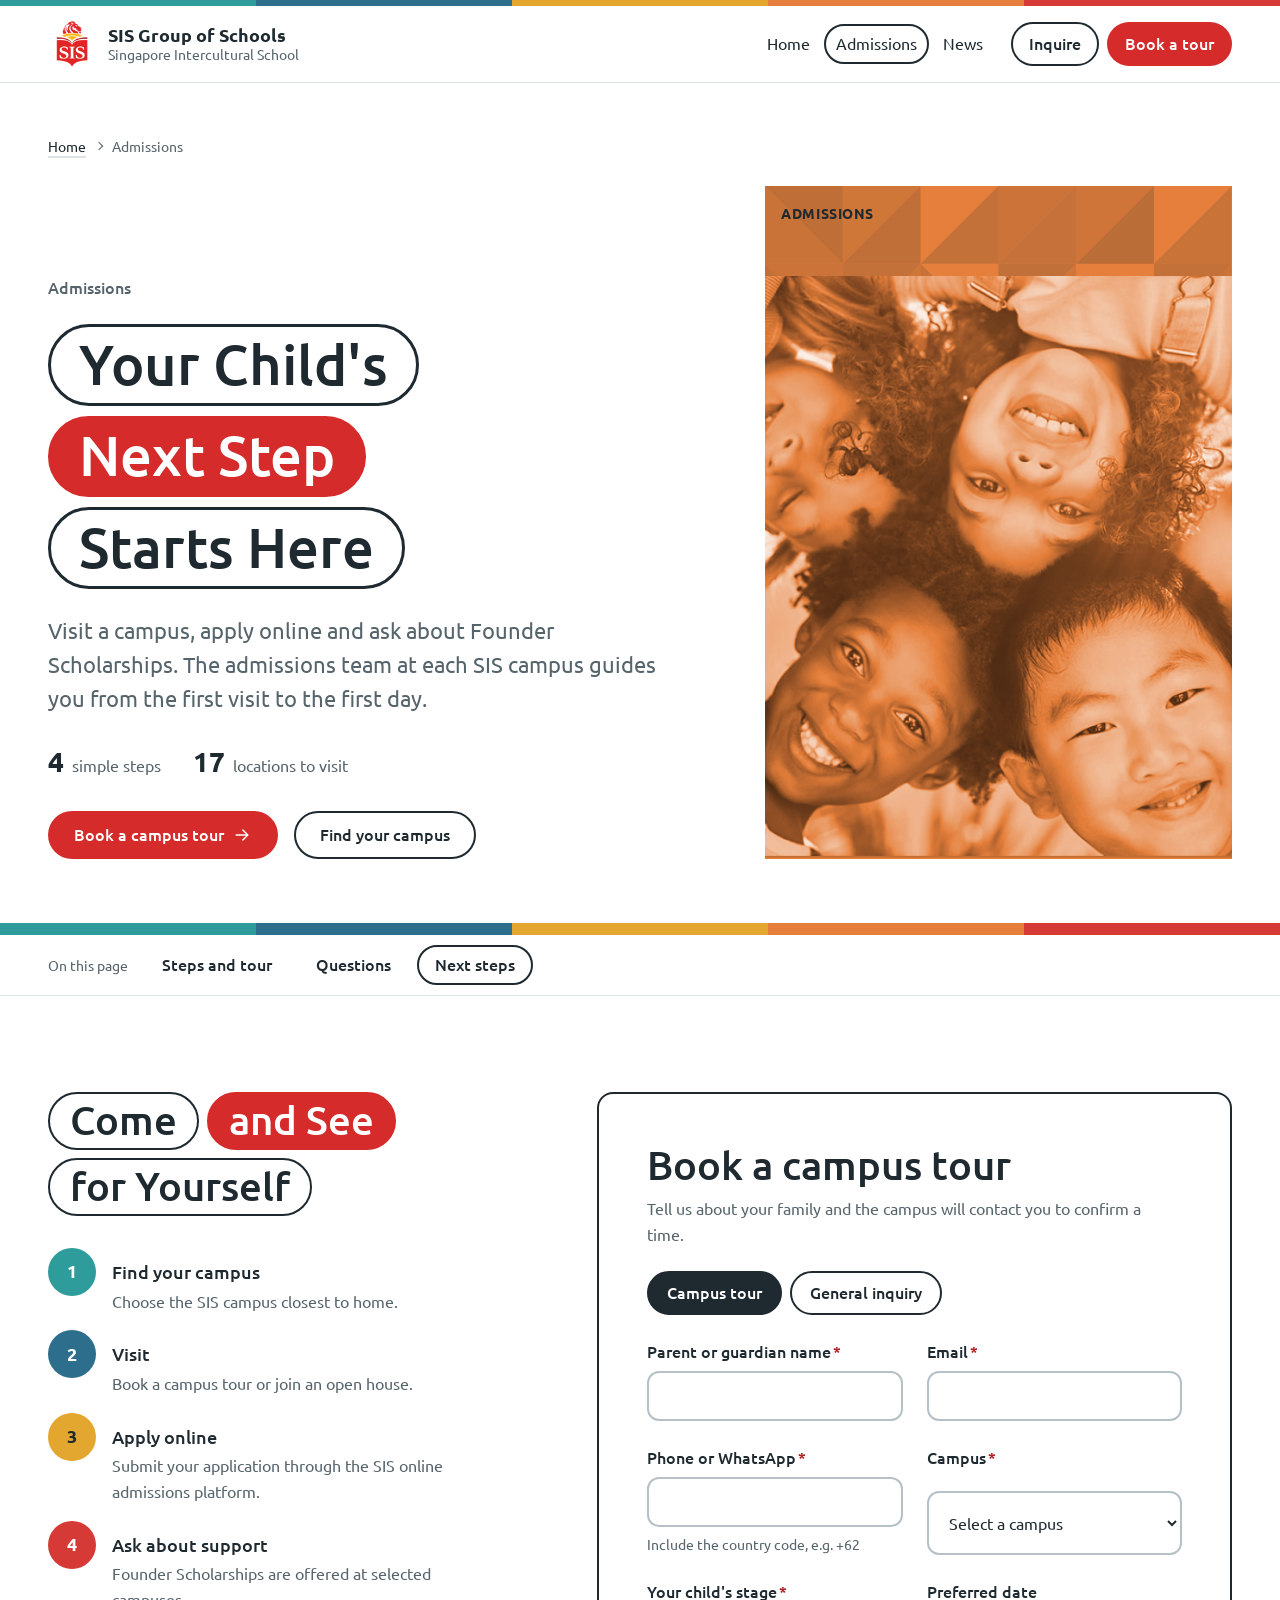
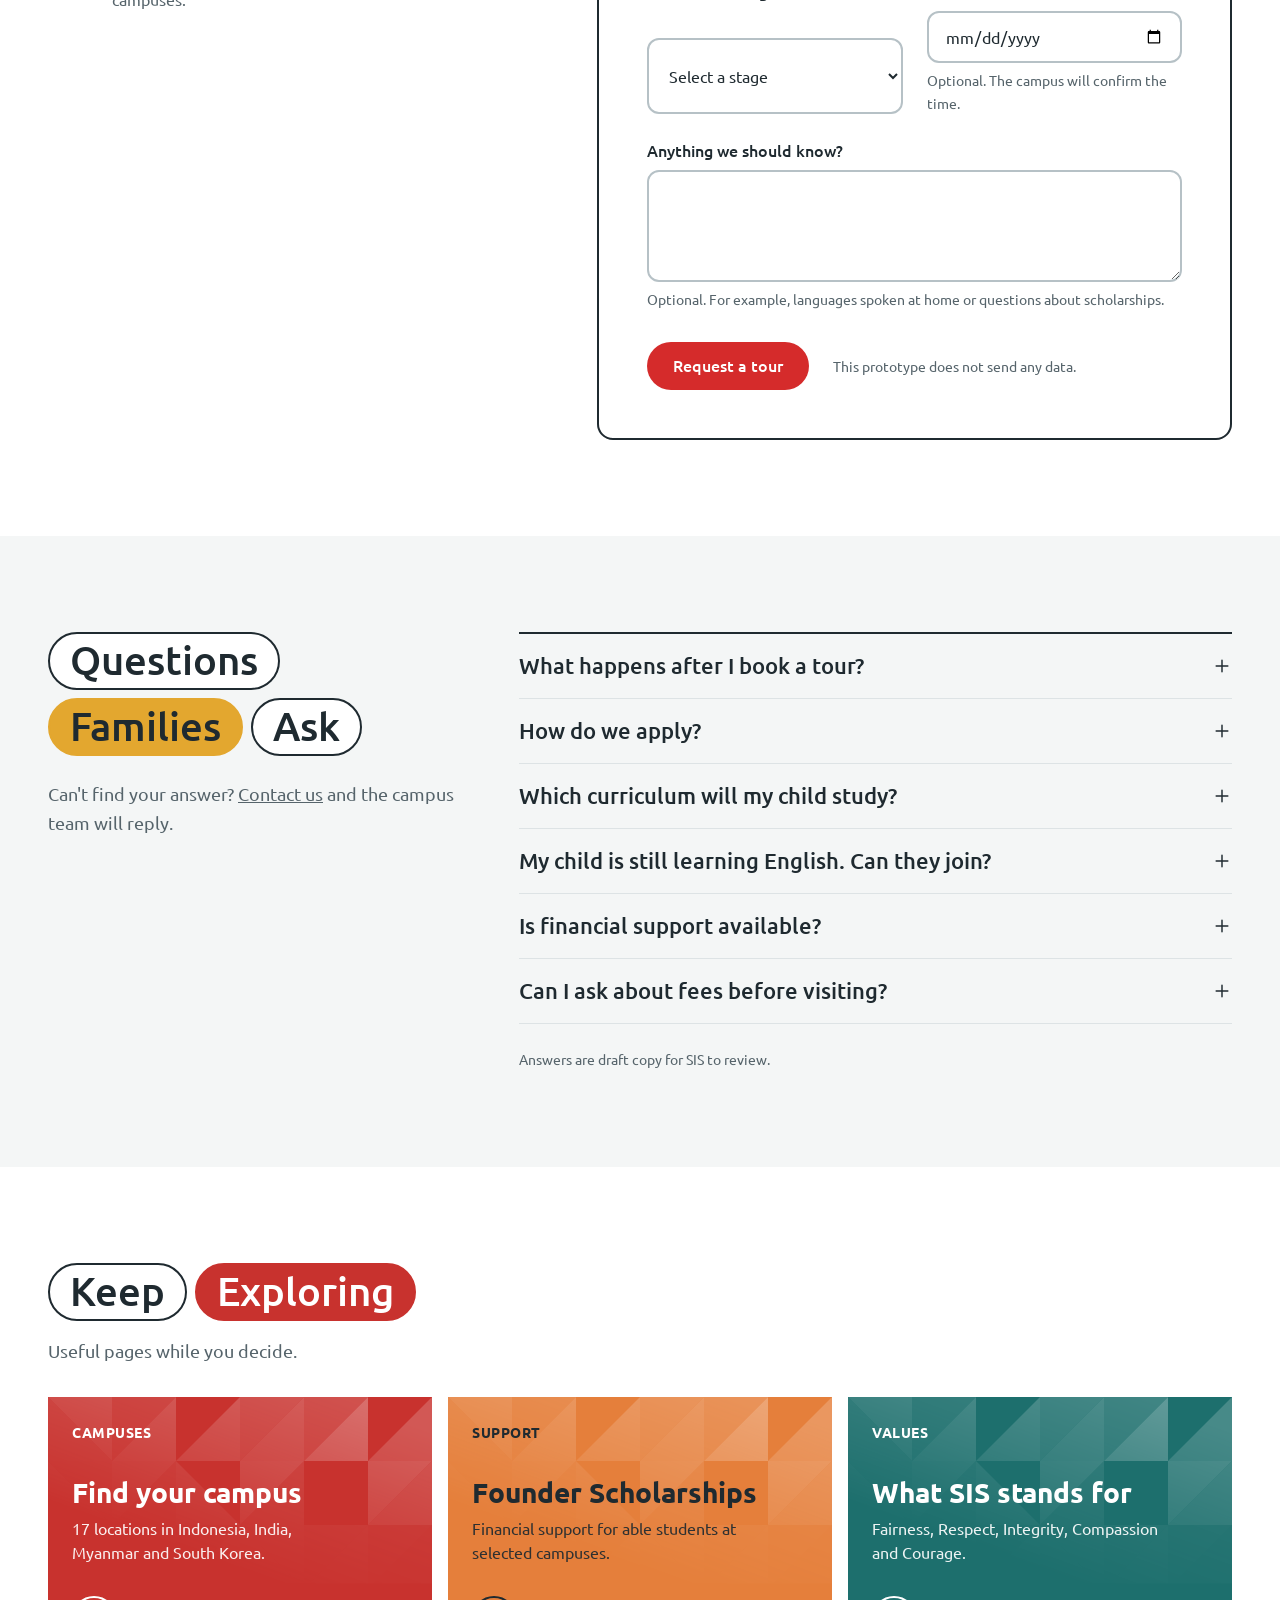
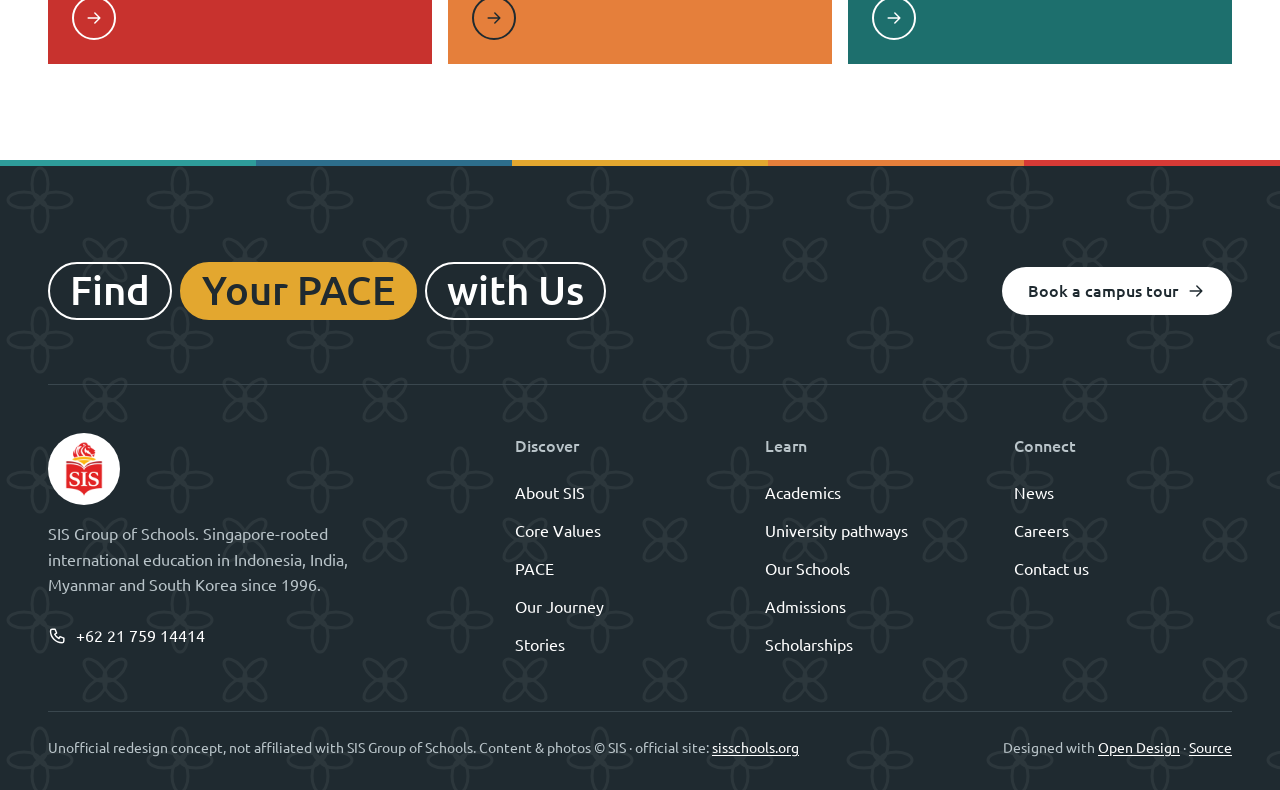
==== admissions.html @ 465a3dcc "SIS website redesign v2, designed with Open Design Static site exported from Open Design (https://gi" ====
<!doctype html>
<html lang="en"><head>
<meta charset="utf-8">
<meta name="robots" content="noindex">
<meta name="viewport" content="width=device-width, initial-scale=1">
<title>Admissions · SIS Group of Schools</title>
<meta name="description" content="Visit an SIS campus, apply online and ask about Founder Scholarships.">
<link rel="preconnect" href="https://fonts.googleapis.com">
<link rel="preconnect" href="https://fonts.gstatic.com" crossorigin="">
<link href="https://fonts.googleapis.com/css2?family=Ubuntu:wght@300;400;500;700&amp;display=swap" rel="stylesheet">
<link rel="stylesheet" href="assets/sis.css">
<link rel="stylesheet" href="assets/home.css">
<link rel="stylesheet" href="assets/pages.css">
</head>
<body class="no-js" data-page="admissions">
<a class="skip" href="#main">Skip to content</a>

<!-- defs: duotone filters, faceted mosaic, icons (one outlined family) -->
<svg width="0" height="0" style="position:absolute" aria-hidden="true" focusable="false">
  <defs>
    <filter id="duo-fairness" color-interpolation-filters="sRGB"><feColorMatrix type="matrix" values=".3 .59 .11 0 0 .3 .59 .11 0 0 .3 .59 .11 0 0 0 0 0 1 0"></feColorMatrix><feComponentTransfer><feFuncR type="table" tableValues="0.051 0.180 0.918"></feFuncR><feFuncG type="table" tableValues="0.171 0.612 0.961"></feFuncG><feFuncB type="table" tableValues="0.169 0.604 0.960"></feFuncB></feComponentTransfer></filter>
    <filter id="duo-respect" color-interpolation-filters="sRGB"><feColorMatrix type="matrix" values=".3 .59 .11 0 0 .3 .59 .11 0 0 .3 .59 .11 0 0 0 0 0 1 0"></feColorMatrix><feComponentTransfer><feFuncR type="table" tableValues="0.049 0.176 0.918"></feFuncR><feFuncG type="table" tableValues="0.121 0.431 0.943"></feFuncG><feFuncB type="table" tableValues="0.154 0.549 0.955"></feFuncB></feComponentTransfer></filter>
    <filter id="duo-integrity" color-interpolation-filters="sRGB"><feColorMatrix type="matrix" values=".3 .59 .11 0 0 .3 .59 .11 0 0 .3 .59 .11 0 0 0 0 0 1 0"></feColorMatrix><feComponentTransfer><feFuncR type="table" tableValues="0.249 0.890 0.989"></feFuncR><feFuncG type="table" tableValues="0.183 0.655 0.965"></feFuncG><feFuncB type="table" tableValues="0.052 0.184 0.918"></feFuncB></feComponentTransfer></filter>
    <filter id="duo-compassion" color-interpolation-filters="sRGB"><feColorMatrix type="matrix" values=".3 .59 .11 0 0 .3 .59 .11 0 0 .3 .59 .11 0 0 0 0 0 1 0"></feColorMatrix><feComponentTransfer><feFuncR type="table" tableValues="0.251 0.898 0.990"></feFuncR><feFuncG type="table" tableValues="0.139 0.498 0.950"></feFuncG><feFuncB type="table" tableValues="0.065 0.231 0.923"></feFuncB></feComponentTransfer></filter>
    <filter id="duo-courage" color-interpolation-filters="sRGB"><feColorMatrix type="matrix" values=".3 .59 .11 0 0 .3 .59 .11 0 0 .3 .59 .11 0 0 0 0 0 1 0"></feColorMatrix><feComponentTransfer><feFuncR type="table" tableValues="0.235 0.839 0.984"></feFuncR><feFuncG type="table" tableValues="0.064 0.227 0.923"></feFuncG><feFuncB type="table" tableValues="0.059 0.212 0.921"></feFuncB></feComponentTransfer></filter>
  </defs>
  <symbol id="facets" viewBox="0 0 240 160" preserveAspectRatio="xMidYMin slice">
    <polygon points="0,0 40,0 40,40" fill="currentColor" fill-opacity="0.87"></polygon>
    <polygon points="0,0 40,40 0,40" fill="currentColor" fill-opacity="0.62"></polygon>
    <polygon points="40,0 80,0 40,40" fill="currentColor" fill-opacity="0.48"></polygon>
    <polygon points="80,0 80,40 40,40" fill="currentColor" fill-opacity="0.83"></polygon>
    <polygon points="120,0 120,40 80,40" fill="currentColor" fill-opacity="0.77"></polygon>
    <polygon points="120,0 160,0 120,40" fill="currentColor" fill-opacity="0.59"></polygon>
    <polygon points="160,0 160,40 120,40" fill="currentColor" fill-opacity="0.73"></polygon>
    <polygon points="160,0 200,0 160,40" fill="currentColor" fill-opacity="0.50"></polygon>
    <polygon points="200,0 200,40 160,40" fill="currentColor" fill-opacity="0.96"></polygon>
    <polygon points="240,0 240,40 200,40" fill="currentColor" fill-opacity="0.62"></polygon>
    <polygon points="0,40 40,40 40,80" fill="currentColor" fill-opacity="0.59"></polygon>
    <polygon points="0,40 40,80 0,80" fill="currentColor" fill-opacity="0.78"></polygon>
    <polygon points="40,40 80,40 40,80" fill="currentColor" fill-opacity="0.74"></polygon>
    <polygon points="80,40 80,80 40,80" fill="currentColor" fill-opacity="0.48"></polygon>
    <polygon points="80,40 120,80 80,80" fill="currentColor" fill-opacity="0.65"></polygon>
    <polygon points="120,40 160,40 120,80" fill="currentColor" fill-opacity="0.79"></polygon>
    <polygon points="160,40 160,80 120,80" fill="currentColor" fill-opacity="0.44"></polygon>
    <polygon points="200,40 240,40 200,80" fill="currentColor" fill-opacity="0.77"></polygon>
    <polygon points="240,40 240,80 200,80" fill="currentColor" fill-opacity="0.62"></polygon>
    <polygon points="0,80 40,80 0,120" fill="currentColor" fill-opacity="0.29"></polygon>
    <polygon points="40,80 40,120 0,120" fill="currentColor" fill-opacity="0.51"></polygon>
    <polygon points="40,80 80,80 80,120" fill="currentColor" fill-opacity="0.52"></polygon>
    <polygon points="40,80 80,120 40,120" fill="currentColor" fill-opacity="0.40"></polygon>
    <polygon points="80,80 120,80 80,120" fill="currentColor" fill-opacity="0.37"></polygon>
    <polygon points="120,80 120,120 80,120" fill="currentColor" fill-opacity="0.52"></polygon>
    <polygon points="120,80 160,80 160,120" fill="currentColor" fill-opacity="0.42"></polygon>
    <polygon points="120,80 160,120 120,120" fill="currentColor" fill-opacity="0.44"></polygon>
    <polygon points="160,80 200,80 160,120" fill="currentColor" fill-opacity="0.34"></polygon>
    <polygon points="200,80 200,120 160,120" fill="currentColor" fill-opacity="0.36"></polygon>
    <polygon points="200,80 240,80 200,120" fill="currentColor" fill-opacity="0.27"></polygon>
    <polygon points="240,80 240,120 200,120" fill="currentColor" fill-opacity="0.23"></polygon>
    <polygon points="0,120 40,120 40,160" fill="currentColor" fill-opacity="0.22"></polygon>
    <polygon points="0,120 40,160 0,160" fill="currentColor" fill-opacity="0.17"></polygon>
    <polygon points="40,120 80,120 80,160" fill="currentColor" fill-opacity="0.24"></polygon>
    <polygon points="40,120 80,160 40,160" fill="currentColor" fill-opacity="0.29"></polygon>
    <polygon points="80,120 120,120 120,160" fill="currentColor" fill-opacity="0.13"></polygon>
    <polygon points="80,120 120,160 80,160" fill="currentColor" fill-opacity="0.21"></polygon>
    <polygon points="120,120 160,120 160,160" fill="currentColor" fill-opacity="0.18"></polygon>
    <polygon points="120,120 160,160 120,160" fill="currentColor" fill-opacity="0.26"></polygon>
    <polygon points="160,120 200,120 200,160" fill="currentColor" fill-opacity="0.15"></polygon>
    <polygon points="160,120 200,160 160,160" fill="currentColor" fill-opacity="0.27"></polygon>
    <polygon points="200,120 240,120 200,160" fill="currentColor" fill-opacity="0.26"></polygon>
    <polygon points="240,120 240,160 200,160" fill="currentColor" fill-opacity="0.18"></polygon>
  </symbol>
  <symbol id="i-arrow" viewBox="0 0 24 24"><path d="M5 12h14M13 6l6 6-6 6"></path></symbol>
  <symbol id="i-left" viewBox="0 0 24 24"><path d="M19 12H5M11 6l-6 6 6 6"></path></symbol>
  <symbol id="i-menu" viewBox="0 0 24 24"><path d="M4 7h16M4 12h16M4 17h16"></path></symbol>
  <symbol id="i-close" viewBox="0 0 24 24"><path d="M6 6l12 12M18 6L6 18"></path></symbol>
  <symbol id="i-plus" viewBox="0 0 24 24"><path d="M12 5v14M5 12h14"></path></symbol>
  <symbol id="i-search" viewBox="0 0 24 24"><circle cx="11" cy="11" r="6.5"></circle><path d="M20 20l-4.2-4.2"></path></symbol>
  <symbol id="i-play" viewBox="0 0 24 24"><circle cx="12" cy="12" r="9"></circle><path d="M10 8.5l5.5 3.5-5.5 3.5z"></path></symbol>
  <symbol id="i-alert" viewBox="0 0 24 24"><circle cx="12" cy="12" r="9"></circle><path d="M12 7.5v5.5M12 16.5v.01"></path></symbol>
  <symbol id="i-check" viewBox="0 0 24 24"><path d="M5 12.5l4.5 4.5L19 7.5"></path></symbol>
  <symbol id="i-phone" viewBox="0 0 24 24"><path d="M5 4h3.5l1.8 4.5-2.3 1.4a11 11 0 005.1 5.1l1.4-2.3L19 14.5V18a2 2 0 01-2 2A14 14 0 013 6a2 2 0 012-2z"></path></symbol>
  <symbol id="i-calendar" viewBox="0 0 24 24"><rect x="4" y="5.5" width="16" height="14.5" rx="2"></rect><path d="M4 10h16M8.5 3.5v4M15.5 3.5v4"></path></symbol>
  <symbol id="i-pin" viewBox="0 0 24 24"><path d="M12 21s-6.5-6-6.5-11a6.5 6.5 0 0113 0c0 5-6.5 11-6.5 11z"></path><circle cx="12" cy="10" r="2.3"></circle></symbol>
</svg>

<header class="site-header" id="top">
  <div class="stripe" aria-hidden="true"><span></span><span></span><span></span><span></span><span></span></div>
  <div class="wrap od-row bar">
    <a class="brand od-row od-fixed" href="index.html" aria-label="SIS Group of Schools, home">
      <img src="assets/SIS-Logo-Website.png" width="150" height="150" alt="">
      <span class="od-stack" style="--od-gap:0">
        <span class="brand-name">SIS Group of Schools</span>
        <span class="brand-sub">Singapore Intercultural School</span>
      </span>
    </a>
    <span class="od-fill" aria-hidden="true"></span>
    <nav class="nav od-row" aria-label="Primary">
      <a href="index.html" data-nav="home">Home</a>
      <a href="admissions.html" data-nav="admissions">Admissions</a>
      <a href="news.html" data-nav="news">News</a>
    </nav>
    <div class="header-cta od-row od-fixed">
      <a class="btn btn-outline" href="contact.html">Inquire</a>
      <a class="btn btn-primary" href="#admissions" data-intent="tour">Book a tour</a>
      <button class="menu-btn" type="button" aria-label="Open menu" aria-expanded="false" aria-controls="drawer"><svg class="icon"><use href="#i-menu"></use></svg></button>
    </div>
  </div>
</header>

<div class="drawer" id="drawer" role="dialog" aria-modal="true" aria-label="Menu" hidden="">
  <button class="drawer-scrim" type="button" tabindex="-1" aria-label="Close menu"></button>
  <div class="drawer-panel">
    <div class="stripe" aria-hidden="true"><span></span><span></span><span></span><span></span><span></span></div>
    <div class="drawer-body">
      <div class="od-row">
        <span class="brand-name od-fill">Menu</span>
        <button class="icon-btn" type="button" data-close="" aria-label="Close menu"><svg class="icon"><use href="#i-close"></use></svg></button>
      </div>
      <nav aria-label="Mobile">
        <a href="index.html" data-nav="home">Home</a>
        <a href="admissions.html" data-nav="admissions">Admissions</a>
        <a href="news.html" data-nav="news">News</a>
        <a href="stories.html">Stories</a>
        <a href="scholarships.html">Scholarships</a>
        <a href="careers.html">Careers</a>
        <a href="contact.html">Contact</a>
      </nav>
      <div class="od-stack" style="--od-gap:12px">
        <a class="btn btn-primary" href="#admissions" data-intent="tour">Book a campus tour</a>
        <a class="btn btn-outline" href="contact.html">Make an inquiry</a>
      </div>
    </div>
  </div>
</div>

<main id="main">
  <!-- PAGE HERO -->
  <section class="page-hero" data-c="sisred" aria-labelledby="page-title">
    <div class="wrap page-hero-inner">
      <nav class="crumbs" aria-label="Breadcrumb"><ol><li><a href="index.html">Home</a></li><li><a aria-current="page">Admissions</a></li></ol></nav>
      <div class="page-hero-split">
        <div class="od-stack" style="--od-gap:var(--s-4)">
          <p class="page-kicker reveal">Admissions</p>
          <h1 id="page-title" class="h-pills pills reveal" style="--d:1">
            <span class="pill o">Your Child's</span>
            <span class="pill f red">Next Step</span>
            <span class="pill o">Starts Here</span>
          </h1>
          <p class="page-intro reveal" style="--d:2">Visit a campus, apply online and ask about Founder Scholarships. The admissions team at each SIS campus guides you from the first visit to the first day.</p>
          <ul class="ph-facts reveal" style="--d:3"><li><b>4</b>simple steps</li><li><b>17</b>locations to visit</li></ul>
          <div class="page-actions od-cluster reveal" style="--d:3"><a class="btn btn-primary" href="#admissions" data-intent="tour">Book a campus tour <svg class="icon" aria-hidden="true"><use href="#i-arrow"></use></svg></a><a class="btn btn-outline" href="index.html#campuses">Find your campus</a></div>
        </div>
        <figure class="ph-poster reveal" data-c="compassion" style="--d:2" aria-hidden="true">
          <svg class="facets"><use href="#facets"></use></svg>
          <span class="tag">Admissions</span>
          <img class="od-media od-media-cover duo" style="--od-ratio:4/5" src="assets/n-international-school-students.webp" width="1928" height="1448" alt="">
        </figure>
      </div>
    </div>
    <div class="fricc-band" aria-hidden="true"><span></span><span></span><span></span><span></span><span></span></div>
  </section>

  <nav class="jump" aria-label="On this page"><div class="wrap"><span class="lbl">On this page</span><a href="#admissions">Steps and tour</a><a href="#faq">Questions</a><a href="#next">Next steps</a></div></nav>

  <!-- ADMISSIONS -->
  <section class="section" id="admissions" aria-labelledby="adm-title">
    <div class="wrap adm-grid">
      <div>
        <h2 id="adm-title" class="h-sub pills reveal">
          <span class="pill o">Come</span>
          <span class="pill f red">and See</span>
          <span class="pill o">for Yourself</span>
        </h2>
        <ol class="steps">
          <li class="reveal" data-c="fairness"><span class="num">1</span><div><h3>Find your campus</h3><p>Choose the SIS campus closest to home.</p></div></li>
          <li class="reveal" data-c="respect" style="--d:1"><span class="num">2</span><div><h3>Visit</h3><p>Book a campus tour or join an open house.</p></div></li>
          <li class="reveal" data-c="integrity" style="--d:2"><span class="num">3</span><div><h3>Apply online</h3><p>Submit your application through the SIS online admissions platform.</p></div></li>
          <li class="reveal" data-c="courage" style="--d:3"><span class="num">4</span><div><h3>Ask about support</h3><p>Founder Scholarships are offered at selected campuses.</p></div></li>
        </ol>
      </div>

      <div class="form-card reveal" style="--d:2">
        <form id="tour-form" novalidate="">
          <h3 id="form-title">Book a campus tour</h3>
          <p class="sub" id="form-sub">Tell us about your family and the campus will contact you to confirm a time.</p>
          <div class="err-summary" id="err-summary" tabindex="-1" role="alert"><b>Please check these details:</b><ul></ul></div>
          <div class="intent od-cluster" role="group" aria-label="Request type">
            <button type="button" class="fbtn" data-intent-btn="tour" aria-pressed="true">Campus tour</button>
            <button type="button" class="fbtn" data-intent-btn="inquire" aria-pressed="false">General inquiry</button>
          </div>
          <div class="form-grid">
            <div class="field od-field" data-field="name">
              <label for="f-name">Parent or guardian name<span class="req" aria-hidden="true">*</span></label>
              <input id="f-name" name="name" autocomplete="name" required="" aria-describedby="e-name">
              <span class="err" id="e-name"><svg class="icon"><use href="#i-alert"></use></svg><span>Enter your full name so the campus knows who to contact.</span></span>
            </div>
            <div class="field od-field" data-field="email">
              <label for="f-email">Email<span class="req" aria-hidden="true">*</span></label>
              <input id="f-email" name="email" type="email" autocomplete="email" required="" aria-describedby="e-email">
              <span class="err" id="e-email"><svg class="icon"><use href="#i-alert"></use></svg><span>Enter an email address like name@example.com.</span></span>
            </div>
            <div class="field od-field" data-field="phone">
              <label for="f-phone">Phone or WhatsApp<span class="req" aria-hidden="true">*</span></label>
              <input id="f-phone" name="phone" type="tel" inputmode="tel" autocomplete="tel" required="" aria-describedby="h-phone e-phone">
              <span class="hint" id="h-phone">Include the country code, e.g. +62</span>
              <span class="err" id="e-phone"><svg class="icon"><use href="#i-alert"></use></svg><span>Enter at least 8 digits, including the country code.</span></span>
            </div>
            <div class="field od-field" data-field="campus">
              <label for="f-campus">Campus<span class="req" aria-hidden="true">*</span></label>
              <select id="f-campus" name="campus" required="" aria-describedby="e-campus"><option value="">Select a campus</option></select>
              <span class="err" id="e-campus"><svg class="icon"><use href="#i-alert"></use></svg><span>Choose the campus you'd like to visit.</span></span>
            </div>
            <div class="field od-field" data-field="level">
              <label for="f-level">Your child's stage<span class="req" aria-hidden="true">*</span></label>
              <select id="f-level" name="level" required="" aria-describedby="e-level">
                <option value="">Select a stage</option><option>Preschool</option><option>Primary</option><option>Secondary</option><option>Junior College</option>
              </select>
              <span class="err" id="e-level"><svg class="icon"><use href="#i-alert"></use></svg><span>Choose a stage so we can plan the right visit.</span></span>
            </div>
            <div class="field od-field" data-field="date">
              <label for="f-date">Preferred date</label>
              <input id="f-date" name="date" type="date" aria-describedby="h-date e-date">
              <span class="hint" id="h-date">Optional. The campus will confirm the time.</span>
              <span class="err" id="e-date"><svg class="icon"><use href="#i-alert"></use></svg><span>Choose a date from tomorrow onwards.</span></span>
            </div>
            <div class="field od-field full" data-field="msg">
              <label for="f-msg">Anything we should know?</label>
              <textarea id="f-msg" name="msg" aria-describedby="h-msg"></textarea>
              <span class="hint" id="h-msg">Optional. For example, languages spoken at home or questions about scholarships.</span>
            </div>
          </div>
          <div class="form-foot od-row">
            <button class="btn btn-primary" type="submit" id="submit-btn"><span class="spinner" aria-hidden="true"></span><span data-label="">Request a tour</span></button>
            <span class="note">This prototype does not send any data.</span>
          </div>
        </form>
        <div class="success" id="form-success" tabindex="-1" role="status">
          <div class="mark" aria-hidden="true"><svg class="icon"><use href="#i-check"></use></svg></div>
          <h3>Thank you, we have your request</h3>
          <p id="success-text">The campus admissions team will contact you to confirm.</p>
          <button class="btn btn-outline" type="button" id="form-again">Send another request</button>
        </div>
      </div>
    </div>
  </section>

  <!-- FAQ -->
  <section class="section" id="faq" aria-labelledby="faq-title" style="background:var(--paper)">
    <div class="wrap faq">
      <div>
        <h2 id="faq-title" class="h-sub pills reveal">
            <span class="pill o">Questions</span>
            <span class="pill f intg">Families</span>
            <span class="pill o">Ask</span>
        </h2>
        <p class="reveal" style="--d:1;color:var(--muted);margin:var(--s-4) 0 0">Can't find your answer? <a href="contact.html">Contact us</a> and the campus team will reply.</p>
      </div>
      <div class="faq-list reveal" style="--d:1">
        <details><summary>What happens after I book a tour?<svg class="icon" aria-hidden="true"><use href="#i-plus"></use></svg></summary><p>The admissions team at the campus you chose contacts you to confirm a time. Tours run while classes are on, so you can see a normal school day.</p></details>
        <details><summary>How do we apply?<svg class="icon" aria-hidden="true"><use href="#i-plus"></use></svg></summary><p>Applications are made through the SIS online admissions platform. The campus team will send you the link and explain which documents they need for your child's stage.</p></details>
        <details><summary>Which curriculum will my child study?<svg class="icon" aria-hidden="true"><use href="#i-plus"></use></svg></summary><p>SIS campuses teach Singapore and Cambridge curricula, with IB programmes at selected campuses. See <a href="index.html#academics">Academics</a>, or ask the campus you are interested in.</p></details>
        <details><summary>My child is still learning English. Can they join?<svg class="icon" aria-hidden="true"><use href="#i-plus"></use></svg></summary><p>Yes. SIS offers English Bridging support. The campus team will explain how it works for your child's age and level.</p></details>
        <details><summary>Is financial support available?<svg class="icon" aria-hidden="true"><use href="#i-plus"></use></svg></summary><p>Founder Scholarships are offered at selected campuses. Read the criteria on the <a href="scholarships.html">Scholarships</a> page.</p></details>
        <details><summary>Can I ask about fees before visiting?<svg class="icon" aria-hidden="true"><use href="#i-plus"></use></svg></summary><p>Yes. Switch the form above to "General inquiry", or <a href="contact.html">contact the campus</a> directly.</p></details>
        <p class="copy-note">Answers are draft copy for SIS to review.</p>
      </div>
    </div>
  </section>

  <!-- NEXT STEPS -->
  <section class="section" id="next" aria-labelledby="next-title">
    <div class="wrap">
      <div class="section-head">
        <div>
          <h2 id="next-title" class="h-sub pills reveal">
            <span class="pill o">Keep</span>
            <span class="pill f cour">Exploring</span>
          </h2>
          <p class="reveal" style="--d:1">Useful pages while you decide.</p>
        </div>
      </div>
      <ul class="next-tiles">
        <li class="reveal" style="--d:0"><a class="next-tile" href="index.html#campuses" data-c="courage">
          <svg class="facets" aria-hidden="true"><use href="#facets"></use></svg>
          <span class="k">Campuses</span>
          <div><h3>Find your campus</h3><p>17 locations in Indonesia, India, Myanmar and South Korea.</p></div>
          <span class="go" aria-hidden="true"><svg class="icon" aria-hidden="true"><use href="#i-arrow"></use></svg></span>
        </a></li>
        <li class="reveal" style="--d:1"><a class="next-tile" href="scholarships.html" data-c="compassion">
          <svg class="facets" aria-hidden="true"><use href="#facets"></use></svg>
          <span class="k">Support</span>
          <div><h3>Founder Scholarships</h3><p>Financial support for able students at selected campuses.</p></div>
          <span class="go" aria-hidden="true"><svg class="icon" aria-hidden="true"><use href="#i-arrow"></use></svg></span>
        </a></li>
        <li class="reveal" style="--d:2"><a class="next-tile" href="index.html#values" data-c="fairness">
          <svg class="facets" aria-hidden="true"><use href="#facets"></use></svg>
          <span class="k">Values</span>
          <div><h3>What SIS stands for</h3><p>Fairness, Respect, Integrity, Compassion and Courage.</p></div>
          <span class="go" aria-hidden="true"><svg class="icon" aria-hidden="true"><use href="#i-arrow"></use></svg></span>
        </a></li>
      </ul>
    </div>
  </section>
</main>

<footer class="site-footer">
  <div class="stripe" aria-hidden="true"><span></span><span></span><span></span><span></span><span></span></div>
  <div class="petals-bg" aria-hidden="true"></div>
  <div class="wrap footer-inner">
    <div class="footer-cta">
      <p class="h-sub pills" style="margin:0">
        <span class="pill o">Find</span>
        <span class="pill f intg">Your PACE</span>
        <span class="pill o">with Us</span>
      </p>
      <a class="btn btn-white" href="#admissions" data-intent="tour">Book a campus tour <svg class="icon" aria-hidden="true"><use href="#i-arrow"></use></svg></a>
    </div>
    <div class="footer-grid">
      <div class="footer-brand od-stack">
        <img class="crest" src="assets/SIS-Logo-Website.png" width="150" height="150" alt="SIS crest: a lion above an open book">
        <p>SIS Group of Schools. Singapore-rooted international education in Indonesia, India, Myanmar and South Korea since 1996.</p>
        <a class="od-row" href="tel:+622175914414" style="--od-gap:8px;text-decoration:none;min-height:44px"><svg class="icon" aria-hidden="true"><use href="#i-phone"></use></svg><span class="od-nowrap">+62 21 759 14414</span></a>
      </div>
      <div><h4>Discover</h4><ul><li><a href="index.html#story">About SIS</a></li><li><a href="index.html#values">Core Values</a></li><li><a href="index.html#pace">PACE</a></li><li><a href="index.html#journey">Our Journey</a></li><li><a href="stories.html">Stories</a></li></ul></div>
      <div><h4>Learn</h4><ul><li><a href="index.html#academics">Academics</a></li><li><a href="index.html#university">University pathways</a></li><li><a href="index.html#campuses">Our Schools</a></li><li><a href="admissions.html">Admissions</a></li><li><a href="scholarships.html">Scholarships</a></li></ul></div>
      <div><h4>Connect</h4><ul><li><a href="news.html">News</a></li><li><a href="careers.html">Careers</a></li><li><a href="contact.html">Contact us</a></li></ul></div>
    </div>
    <div class="legal"><span>Unofficial redesign concept, not affiliated with SIS Group of Schools. Content &amp; photos © SIS · official site: <a href="https://sisschools.org/">sisschools.org</a></span><span>Designed with <a href="https://github.com/nexu-io/open-design">Open Design</a> · <a href="https://github.com/sol1560/sis-website-redesign">Source</a></span></div>
  </div>
</footer>

<div class="toast" id="toast" role="status" aria-live="polite"><svg class="icon" aria-hidden="true"><use href="#i-pin"></use></svg><span></span></div>

<script src="assets/home.js"></script>

</body></html>
---- assets/sis.css ----
/* ==========================================================================
   SIS Group of Schools: shared design system (v2)
   Extracted from index.html. Load after the Ubuntu font link:
     <link rel="preconnect" href="https://fonts.googleapis.com">
     <link rel="preconnect" href="https://fonts.gstatic.com" crossorigin>
     <link href="https://fonts.googleapis.com/css2?family=Ubuntu:wght@300;400;500;700&display=swap" rel="stylesheet">
     <link rel="stylesheet" href="assets/sis.css">
   Sections
     1  Layout primitives (OD-LAYOUT-PRIMITIVES v1, must stay first)
     2  Tokens + colour scopes
     3  Base
     4  Pills, buttons, chips
     5  Header, nav, drawer
     6  Filters + search
     7  Subpage pieces: page-hero, crumbs, cards, prose, empty state
     8  Dialog
     9  Forms: field, validation, error summary, loading, success
     10 Footer + petals
     11 Toast, reveal
     12 Reduced motion
   Homepage-only sections (facade, values, PACE wall, journey, etc.) live in index.html and are NOT in this file.
   ========================================================================== */

/* OD-LAYOUT-PRIMITIVES v1 — structure only: display, flex/grid, overflow, wrapping, ratio.
   Put this @layer first; product CSS outside the layer always wins. */
@layer od-layout {
  :where(.od-stack,.od-row,.od-row-top,.od-cluster,.od-grid,.od-field,.od-stat,.od-cell,.od-tile) > :where(*) { min-width: 0; }
  .od-stack   { display: flex; flex-direction: column; gap: var(--od-gap, 8px); }
  .od-row     { display: flex; align-items: center; gap: var(--od-gap, 8px); }
  .od-row-top { display: flex; align-items: flex-start; gap: var(--od-gap, 8px); }
  .od-cluster { display: flex; flex-wrap: wrap; align-items: center; gap: var(--od-gap, 8px); }
  .od-fill    { flex: 1 1 0; min-width: 0; }
  .od-fixed   { flex: none; }
  .od-grid    { display: grid; gap: var(--od-gap, 12px); grid-template-columns: repeat(var(--od-cols, 3), minmax(0, 1fr)); }
  .od-stat, .od-field, .od-cell { display: grid; gap: var(--od-gap, 2px); }
  :where(.od-stat,.od-field,.od-cell) > :where(*) { display: block; }
  .od-tile { display: grid; grid-template-rows: auto 1fr; }
  :where(.od-tile) > :where(*) { display: block; }
  .od-media { display: block; width: 100%; height: auto; aspect-ratio: var(--od-ratio, auto); }
  .od-media-cover { object-fit: cover; }
  .od-truncate { display: block; max-width: 100%; overflow: hidden; white-space: nowrap; text-overflow: ellipsis; }
  .od-clamp-2, .od-clamp-3 { display: -webkit-box; -webkit-box-orient: vertical; overflow: hidden; overflow-wrap: anywhere; }
  .od-clamp-2 { -webkit-line-clamp: 2; }
  .od-clamp-3 { -webkit-line-clamp: 3; }
  .od-lines-2 { min-height: calc(2 * 1.4em); }
  .od-nowrap  { white-space: nowrap; }
  .od-keep    { word-break: keep-all; overflow-wrap: anywhere; }
  .od-screen { display: grid; grid-template-rows: auto minmax(0, 1fr) auto; height: 100%; }
  .od-scroll { overflow-y: auto; overscroll-behavior: contain; min-height: 0; }
  .od-rail { display: flex; gap: var(--od-gap, 8px); overflow-x: auto; scroll-snap-type: x proximity; scrollbar-width: none;
             padding-inline: var(--od-rail-pad, 16px); scroll-padding-inline: var(--od-rail-pad, 16px); }
  .od-rail::-webkit-scrollbar { display: none; }
  :where(.od-rail) > :where(*) { flex: none; scroll-snap-align: start; }
  :where(.od-rail) > :where(:last-child) { margin-inline-end: var(--od-rail-pad, 16px); }
  .od-spacer { flex: none; visibility: hidden; pointer-events: none; }
  .od-touch  { min-width: 44px; min-height: 44px; }
}
/* /OD-LAYOUT-PRIMITIVES v1 */

/* ---------- 2. tokens ---------- */
:root {
  /* palette — sampled from SIS campus graphics (Core Values facade, Feelings wall) */
  --ink: #1F2A30;
  --muted: #56646B;
  --line: #DDE3E5;
  --paper: #F4F6F6;
  --white: #FFFFFF;
  --red: #D52B2B;
  --red-deep: #B31F22;

  --fairness: #2E9C9A;   --fairness-fill: #1D6F6D;
  --respect: #2D6E8C;    --respect-fill: #2D6E8C;
  --integrity: #E3A72F;  --integrity-fill: #E3A72F;
  --compassion: #E57F3B; --compassion-fill: #E57F3B;
  --courage: #D63A36;    --courage-fill: #C8322E;

  --danger: #B3261E;

  /* type — one humanist family, as on SIS signage */
  --font: "Ubuntu", "Segoe UI", system-ui, sans-serif;
  --fs-14: 14px; --fs-16: 16px; --fs-18: 18px; --fs-22: 22px; --fs-28: 28px;
  --fs-40: clamp(30px, 2.6vw + 14px, 40px);
  --fs-56: clamp(34px, 4vw + 14px, 56px);
  --fs-80: clamp(44px, 6vw + 8px, 80px);

  /* spacing — 8px rhythm */
  --s-1: 4px; --s-2: 8px; --s-3: 16px; --s-4: 24px; --s-5: 32px; --s-6: 48px; --s-7: 64px; --s-8: 96px;
  --gutter: clamp(16px, 4vw, 48px);
  --maxw: 1320px;
  --r-card: 8px;
  --pill: 999px;

  --dur-in: 220ms; --dur-out: 140ms; --dur-lg: 360ms;
  --ease-out: cubic-bezier(.2,.7,.2,1);
  --ease-in: cubic-bezier(.5,0,.8,.3);
  --header-h: 76px;
  /* four-petal SIS flower; sis.js sets the same value at runtime */
  --petal-pattern: url("data:image/svg+xml,%3Csvg%20xmlns%3D'http%3A%2F%2Fwww.w3.org%2F2000%2Fsvg'%20viewBox%3D'0%200%20140%20140'%3E%3Cg%20fill%3D'none'%20stroke%3D'white'%20stroke-width%3D'3'%3E%3Cg%20transform%3D'translate(40%2040)'%3E%3Cellipse%20cx%3D'0'%20cy%3D'-16'%20rx%3D'8'%20ry%3D'16'%2F%3E%3Cellipse%20cx%3D'0'%20cy%3D'-16'%20rx%3D'8'%20ry%3D'16'%20transform%3D'rotate(90)'%2F%3E%3Cellipse%20cx%3D'0'%20cy%3D'-16'%20rx%3D'8'%20ry%3D'16'%20transform%3D'rotate(180)'%2F%3E%3Cellipse%20cx%3D'0'%20cy%3D'-16'%20rx%3D'8'%20ry%3D'16'%20transform%3D'rotate(270)'%2F%3E%3C%2Fg%3E%3Cg%20transform%3D'translate(105%20100)%20rotate(45)'%3E%3Cellipse%20cx%3D'0'%20cy%3D'-14'%20rx%3D'7'%20ry%3D'14'%2F%3E%3Cellipse%20cx%3D'0'%20cy%3D'-14'%20rx%3D'7'%20ry%3D'14'%20transform%3D'rotate(90)'%2F%3E%3Cellipse%20cx%3D'0'%20cy%3D'-14'%20rx%3D'7'%20ry%3D'14'%20transform%3D'rotate(180)'%2F%3E%3Cellipse%20cx%3D'0'%20cy%3D'-14'%20rx%3D'7'%20ry%3D'14'%20transform%3D'rotate(270)'%2F%3E%3C%2Fg%3E%3C%2Fg%3E%3C%2Fsvg%3E");
}

/* per-value colour scopes */
[data-c="fairness"]   { --c: var(--fairness);   --c-fill: var(--fairness-fill);   --c-on: #fff; --c-on-fill: #fff; --duo: url(#duo-fairness); }
[data-c="respect"]    { --c: var(--respect);    --c-fill: var(--respect-fill);    --c-on: #fff; --c-on-fill: #fff; --duo: url(#duo-respect); }
[data-c="integrity"]  { --c: var(--integrity);  --c-fill: var(--integrity-fill);  --c-on: var(--ink); --c-on-fill: var(--ink); --duo: url(#duo-integrity); }
[data-c="compassion"] { --c: var(--compassion); --c-fill: var(--compassion-fill); --c-on: var(--ink); --c-on-fill: var(--ink); --duo: url(#duo-compassion); }
[data-c="courage"]    { --c: var(--courage);    --c-fill: var(--courage-fill);    --c-on: #fff; --c-on-fill: #fff; --duo: url(#duo-courage); }
[data-c="sisred"] { --c: var(--red); --c-fill: var(--red); --c-on: #fff; --c-on-fill: #fff; }

/* ---------- 3. base ---------- */
*, *::before, *::after { box-sizing: border-box; }
html { scroll-behavior: smooth; scroll-padding-top: calc(var(--header-h) + 16px); -webkit-text-size-adjust: 100%; }
body { margin: 0; background: var(--white); color: var(--ink); font-family: var(--font); font-size: var(--fs-18); line-height: 1.6; }
img { max-width: 100%; }
a { color: inherit; }
button, input, select, textarea { font: inherit; color: inherit; }
:focus-visible { outline: 3px solid var(--ink); outline-offset: 3px; }
.sr-only { position: absolute; width: 1px; height: 1px; padding: 0; margin: -1px; overflow: hidden; clip: rect(0 0 0 0); white-space: nowrap; border: 0; }
.skip { position: absolute; left: 16px; top: -64px; z-index: 100; background: var(--ink); color: #fff; padding: 12px 16px; text-decoration: none; border-radius: var(--pill); }
.skip:focus { top: 16px; }
.wrap { width: 100%; max-width: var(--maxw); margin-inline: auto; padding-inline: var(--gutter); }
.section { padding-block: var(--s-8); }
.icon { width: 20px; height: 20px; flex: none; fill: none; stroke: currentColor; stroke-width: 1.75; stroke-linecap: round; stroke-linejoin: round; }
.duo { filter: var(--duo); }
.stripe { display: flex; height: 6px; }
.stripe span { flex: 1; }
.stripe span:nth-child(1) { background: var(--fairness); }
.stripe span:nth-child(2) { background: var(--respect); }
.stripe span:nth-child(3) { background: var(--integrity); }
.stripe span:nth-child(4) { background: var(--compassion); }
.stripe span:nth-child(5) { background: var(--courage); }
@keyframes fadeUp { from { opacity: 0; transform: translateY(12px); } to { opacity: 1; transform: none; } }
@keyframes fadeIn { from { opacity: 0; } to { opacity: 1; } }

/* ---------- 4. pills, buttons, chips ---------- */
.pills { display: flex; flex-wrap: wrap; align-items: center; gap: var(--pg, 10px); margin: 0; }
.pill { display: inline-flex; align-items: center; white-space: nowrap; border-radius: var(--pill); border: 2px solid var(--pc, var(--ink)); padding: .08em .5em .12em; line-height: 1.15; font-weight: 500; }
.pill.o { background: var(--white); color: var(--ink); }
.pill.f { background: var(--pc, var(--ink)); color: var(--pt, #fff); }
.pill.fair { --pc: var(--fairness-fill); } .pill.resp { --pc: var(--respect-fill); } .pill.intg { --pc: var(--integrity-fill); --pt: var(--ink); }
.pill.comp { --pc: var(--compassion-fill); --pt: var(--ink); } .pill.cour { --pc: var(--courage-fill); } .pill.red { --pc: var(--red); }
.pill.o.fair, .pill.o.resp, .pill.o.intg, .pill.o.comp, .pill.o.cour, .pill.o.red { border-color: var(--pc); }
.pill.ink { --pc: var(--ink); }
.h-pills { font-size: var(--fs-56); --pg: 10px; }
.h-pills .pill { border-width: 3px; }
.h-sub { font-size: var(--fs-40); --pg: 8px; }

/* buttons */
.btn { display: inline-flex; align-items: center; justify-content: center; gap: var(--s-2); min-height: 48px; padding: 0 var(--s-4); border-radius: var(--pill); border: 2px solid transparent; font-weight: 500; font-size: var(--fs-16); text-decoration: none; cursor: pointer; white-space: nowrap;
  transition: background-color var(--dur-in) var(--ease-out), color var(--dur-in) var(--ease-out), border-color var(--dur-in) var(--ease-out), transform var(--dur-in) var(--ease-out); }
.btn-primary { background: var(--red); color: #fff; }
.btn-outline { background: var(--white); color: var(--ink); border-color: var(--ink); }
.btn-white { background: #fff; color: var(--ink); }
.btn[disabled] { opacity: .55; cursor: not-allowed; }
@media (hover: hover) {
  .btn-primary:hover { background: var(--red-deep); }
  .btn-outline:hover { background: var(--ink); color: #fff; }
  .btn-white:hover { background: var(--integrity); }
}
.btn:active { transform: translateY(1px); }
.chip { display: inline-flex; align-items: center; min-height: 36px; padding: 0 14px; border-radius: var(--pill); border: 2px solid var(--ink); font-size: var(--fs-14); font-weight: 500; white-space: nowrap; }
.chip.f { background: var(--c-fill, var(--ink)); border-color: var(--c-fill, var(--ink)); color: var(--c-on-fill, #fff); }
.chips { --od-gap: var(--s-2); }
.round-btn { width: 52px; height: 52px; border-radius: 50%; border: 2px solid var(--ink); background: #fff; cursor: pointer; display: inline-flex; align-items: center; justify-content: center; transition: background-color var(--dur-in) var(--ease-out), color var(--dur-in) var(--ease-out); }
.round-btn[disabled] { opacity: .35; cursor: not-allowed; }
@media (hover: hover) { .round-btn:not([disabled]):hover { background: var(--ink); color: #fff; } }

/* ---------- 5. header, nav, drawer ---------- */
.site-header { position: sticky; top: 0; z-index: 50; background: #fff; box-shadow: 0 1px 0 var(--line); }
.site-header .bar { height: var(--header-h); --od-gap: var(--s-4); }
.brand { --od-gap: 12px; text-decoration: none; }
.brand img { width: 48px; height: 48px; }
.brand-name { font-weight: 700; font-size: var(--fs-18); line-height: 1.15; }
.brand-sub { font-size: var(--fs-14); color: var(--muted); line-height: 1.3; }
.nav { --od-gap: 2px; }
.nav a { display: inline-flex; align-items: center; min-height: 40px; padding: 0 14px; white-space: nowrap; text-decoration: none; font-size: var(--fs-16); border-radius: var(--pill); border: 2px solid transparent;
  transition: border-color var(--dur-in) var(--ease-out), background-color var(--dur-in) var(--ease-out); }
@media (hover: hover) { .nav a:hover { border-color: var(--line); } }
.nav a[aria-current="true"], .nav a[aria-current="page"] { border-color: var(--ink); }
.header-cta { --od-gap: var(--s-2); }
.header-cta .btn { min-height: 44px; padding: 0 20px; }
.menu-btn { display: none; width: 48px; height: 48px; border: 2px solid var(--ink); background: #fff; border-radius: 50%; cursor: pointer; align-items: center; justify-content: center; }
@media (max-width: 1360px) { .site-header .bar { --od-gap: var(--s-3); } .nav a { padding: 0 10px; } .header-cta .btn { padding: 0 16px; } }
@media (max-width: 1240px) { .nav { display: none; } .menu-btn { display: inline-flex; } .header-cta .btn-outline { display: none; } }
@media (max-width: 560px) { .brand-sub { display: none; } .header-cta .btn-primary { padding: 0 16px; } }
@media (max-width: 480px) { .site-header .bar { --od-gap: var(--s-2); } .brand { --od-gap: 8px; min-width: 0; } .brand img { width: 40px; height: 40px; } .brand-name { font-size: 15px; } .header-cta .btn-primary { min-height: 40px; padding: 0 14px; font-size: 14px; } .menu-btn { width: 44px; height: 44px; } }
@media (max-width: 380px) { .brand-name { display: none; } }

.drawer { position: fixed; inset: 0; z-index: 80; display: none; }
.drawer.open { display: block; }
.drawer-scrim { position: absolute; inset: 0; width: 100%; border: 0; background: rgba(31,42,48,.5); opacity: 0; cursor: pointer; transition: opacity var(--dur-in) var(--ease-out); }
.drawer-panel { position: absolute; top: 0; right: 0; bottom: 0; width: min(88vw, 400px); background: #fff; transform: translateX(100%); transition: transform var(--dur-lg) var(--ease-out); display: flex; flex-direction: column; overflow-y: auto; }
.drawer-body { padding: var(--s-4); display: flex; flex-direction: column; gap: var(--s-4); }
.drawer.visible .drawer-scrim { opacity: 1; }
.drawer.visible .drawer-panel { transform: none; }
.drawer.closing .drawer-scrim { opacity: 0; transition-duration: var(--dur-out); transition-timing-function: var(--ease-in); }
.drawer.closing .drawer-panel { transform: translateX(100%); transition-duration: 240ms; transition-timing-function: var(--ease-in); }
.drawer nav { display: grid; gap: var(--s-2); }
.drawer nav a { display: flex; align-items: center; min-height: 52px; padding: 0 20px; border-radius: var(--pill); border: 2px solid var(--line); text-decoration: none; font-size: var(--fs-22); font-weight: 500; }
.drawer nav a[aria-current="page"] { border-color: var(--ink); }
.drawer .drawer-sub { display: grid; gap: var(--s-2); padding-top: var(--s-3); border-top: 1px solid var(--line); }
.drawer .drawer-sub a { min-height: 48px; font-size: var(--fs-18); }
.icon-btn { width: 48px; height: 48px; display: inline-flex; align-items: center; justify-content: center; border: 2px solid var(--ink); background: #fff; border-radius: 50%; cursor: pointer; }

/* ---------- 6. filters + search ---------- */
.filter { --od-gap: var(--s-2); }
.fbtn { appearance: none; min-height: 44px; padding: 0 18px; border-radius: var(--pill); border: 2px solid var(--ink); background: #fff; cursor: pointer; font-size: var(--fs-16); font-weight: 500; white-space: nowrap; display: inline-flex; align-items: center; gap: 8px;
  transition: background-color var(--dur-in) var(--ease-out), color var(--dur-in) var(--ease-out); }
.fbtn .count { font-size: 13px; opacity: .8; }
.fbtn[aria-pressed="true"] { background: var(--ink); color: #fff; }
@media (hover: hover) { .fbtn[aria-pressed="false"]:hover { background: var(--paper); } }
.search { position: relative; }
.search .icon { position: absolute; left: 16px; top: 50%; transform: translateY(-50%); color: var(--muted); pointer-events: none; }
.search input { width: 100%; min-height: 48px; padding: 0 16px 0 46px; border: 2px solid var(--line); border-radius: var(--pill); background: #fff; font-size: var(--fs-16); }
.search input:focus { outline: none; border-color: var(--ink); }

/* ---------- 7. subpage pieces ---------- */

/* page hero: breadcrumb, pill headline, intro, then a thin FRICC strip (default) or a faceted colour band.
   <section class="page-hero" data-c="respect"> ... <div class="fricc-band" aria-hidden="true"><span></span>×5</div></section>
   Swap the strip for <div class="facet-band" aria-hidden="true"><svg class="facets"><use href="#facets"/></svg></div>
   to get a band in the scope colour (data-c on .page-hero; defaults to SIS red). */
.page-hero { position: relative; padding-block: var(--s-6) 0; background: var(--white); }
.page-hero-inner { display: grid; gap: var(--s-4); padding-bottom: var(--s-7); }
.page-hero h1 { margin: 0; }
.page-hero .page-kicker { margin: 0; font-size: var(--fs-16); font-weight: 500; color: var(--muted); }
.page-hero .page-intro { margin: 0; font-size: var(--fs-22); line-height: 1.55; color: var(--muted); max-width: 52ch; }
.page-hero .page-actions { --od-gap: var(--s-3); margin-top: var(--s-2); }
.page-hero-split { display: grid; grid-template-columns: minmax(0, 7fr) minmax(0, 5fr); gap: var(--s-7); align-items: end; }
.page-hero-media { margin: 0; border-radius: var(--r-card); overflow: hidden; background: var(--paper); }
.page-hero.on-paper { background: var(--paper); }
.fricc-band { display: flex; height: 12px; }
.fricc-band span { flex: 1; }
.fricc-band span:nth-child(1) { background: var(--fairness); }
.fricc-band span:nth-child(2) { background: var(--respect); }
.fricc-band span:nth-child(3) { background: var(--integrity); }
.fricc-band span:nth-child(4) { background: var(--compassion); }
.fricc-band span:nth-child(5) { background: var(--courage); }
.facet-band { position: relative; height: clamp(72px, 9vw, 120px); overflow: hidden; background: var(--c-fill, var(--red)); color: #fff; }
.facet-band .facets { position: absolute; inset: 0; width: 100%; height: 100%; opacity: .35; pointer-events: none;
  -webkit-mask-image: linear-gradient(90deg, #000 0%, rgba(0,0,0,.4) 60%, transparent 100%); mask-image: linear-gradient(90deg, #000 0%, rgba(0,0,0,.4) 60%, transparent 100%); }
@media (max-width: 960px) { .page-hero-split { grid-template-columns: 1fr; gap: var(--s-5); } }
@media (max-width: 560px) { .page-hero { padding-top: var(--s-5); } .page-hero-inner { padding-bottom: var(--s-6); } .page-hero .page-intro { font-size: var(--fs-18); } }

/* breadcrumb
   <nav class="crumbs" aria-label="Breadcrumb"><ol><li><a href="index.html">Home</a></li><li><a aria-current="page">News</a></li></ol></nav> */
.crumbs { font-size: var(--fs-14); color: var(--muted); }
.crumbs ol { list-style: none; margin: 0; padding: 0; display: flex; flex-wrap: wrap; align-items: center; gap: 2px 0; }
.crumbs li { display: inline-flex; align-items: center; min-width: 0; }
.crumbs li + li::before { content: ""; width: 6px; height: 6px; margin: 0 10px; border-top: 1.75px solid currentColor; border-right: 1.75px solid currentColor; transform: rotate(45deg); flex: none; }
.crumbs a { display: inline-flex; align-items: center; min-height: 32px; color: var(--ink); text-decoration: underline; text-decoration-color: var(--line); text-underline-offset: 4px; text-decoration-thickness: 2px; }
@media (hover: hover) { .crumbs a:hover { text-decoration-color: currentColor; } }
.crumbs [aria-current="page"] { color: var(--muted); text-decoration: none; overflow: hidden; text-overflow: ellipsis; white-space: nowrap; max-width: 40ch; }

/* section heading row: pill title on the left, action or note on the right */
.section-head { display: grid; grid-template-columns: minmax(0, 1fr) auto; gap: var(--s-4); align-items: end; margin-bottom: var(--s-5); }
.section-head p { margin: var(--s-3) 0 0; color: var(--muted); max-width: 56ch; }
@media (max-width: 640px) { .section-head { grid-template-columns: 1fr; } }

/* card grids
   <ul class="cards" style="--cols:3"> <li class="card" data-c="fairness"> … </li> </ul>
   Card anatomy: .card-media (img.od-media.od-media-cover) · .card-body > .card-kicker, .card-title (with a.card-link), .card-text, .card-meta
   .card-link stretches over the whole card; keep only one link per card, or add .card-actions for extra buttons (they sit above the stretched link). */
.cards { list-style: none; margin: 0; padding: 0; display: grid; grid-template-columns: repeat(var(--cols, 3), minmax(0, 1fr)); gap: var(--s-4); }
.cards.cards-2 { --cols: 2; } .cards.cards-4 { --cols: 4; }
.card { position: relative; display: grid; grid-template-rows: auto 1fr; background: var(--white); border: 1px solid var(--line); border-radius: var(--r-card); overflow: hidden; min-width: 0;
  transition: transform var(--dur-in) var(--ease-out), box-shadow var(--dur-in) var(--ease-out); }
.card.accent { border-top: 8px solid var(--c, var(--ink)); }
.card.flat { border-color: transparent; background: var(--paper); }
.card-media { position: relative; overflow: hidden; background: var(--paper); }
.card-media img { transition: transform var(--dur-lg) var(--ease-out); }
.card-body { display: grid; gap: var(--s-2); align-content: start; padding: var(--s-4); }
.card-kicker { font-size: var(--fs-14); font-weight: 500; color: var(--muted); display: flex; flex-wrap: wrap; gap: var(--s-2); align-items: center; }
.card-title { margin: 0; font-size: var(--fs-22); font-weight: 500; line-height: 1.3; }
.card-text { margin: 0; font-size: var(--fs-16); color: var(--muted); line-height: 1.55; }
.card-meta { margin-top: auto; padding-top: var(--s-2); font-size: var(--fs-14); color: var(--muted); display: flex; flex-wrap: wrap; gap: var(--s-2) var(--s-3); align-items: center; }
.card-link { text-decoration: none; color: inherit; }
.card-link::after { content: ""; position: absolute; inset: 0; z-index: 1; }
.card-link:focus-visible { outline: none; }
.card:has(.card-link:focus-visible) { outline: 3px solid var(--ink); outline-offset: 3px; }
.card-actions { position: relative; z-index: 2; display: flex; flex-wrap: wrap; gap: var(--s-2); padding: 0 var(--s-4) var(--s-4); }
.card-tag { position: absolute; top: var(--s-3); left: var(--s-3); z-index: 1; display: inline-flex; align-items: center; min-height: 28px; padding: 0 12px; border-radius: var(--pill); background: var(--c-fill, var(--ink)); color: var(--c-on-fill, #fff); font-size: 13px; font-weight: 500; }
@media (hover: hover) {
  .card:has(.card-link):hover { transform: translateY(-4px); box-shadow: 0 12px 28px -18px rgba(31,42,48,.45); }
  .card:has(.card-link):hover .card-media img { transform: scale(1.03); }
  .card:has(.card-link):hover .card-title { text-decoration: underline; text-underline-offset: 4px; text-decoration-thickness: 2px; }
}
.card.feature { grid-column: 1 / -1; grid-template-columns: minmax(0, 7fr) minmax(0, 5fr); grid-template-rows: auto; }
.card.feature .card-body { padding: var(--s-5); align-content: center; }
.card.feature .card-title { font-size: var(--fs-28); }
@media (max-width: 1100px) { .cards.cards-4 { --cols: 3; } }
@media (max-width: 960px) { .cards, .cards.cards-4 { --cols: 2; } .card.feature { grid-template-columns: 1fr; } }
@media (max-width: 560px) { .cards, .cards.cards-2, .cards.cards-4 { --cols: 1; } }

/* long-form text (articles, scholarship and career copy) */
.prose { max-width: 68ch; font-size: var(--fs-18); line-height: 1.7; }
.prose > * { margin: 0; }
.prose > * + * { margin-top: var(--s-4); }
.prose h2 { font-size: var(--fs-28); font-weight: 500; line-height: 1.25; margin-top: var(--s-6); }
.prose h3 { font-size: var(--fs-22); font-weight: 500; line-height: 1.3; margin-top: var(--s-5); }
.prose p, .prose li { color: var(--ink); }
.prose .lede { font-size: var(--fs-22); line-height: 1.55; color: var(--muted); }
.prose ul, .prose ol { padding-left: 1.3em; display: grid; gap: var(--s-2); }
.prose li::marker { color: var(--red-deep); }
.prose a { color: var(--ink); text-decoration-color: var(--red); text-underline-offset: 3px; text-decoration-thickness: 2px; }
.prose blockquote { padding: var(--s-4) var(--s-5); background: var(--paper); border-radius: var(--r-card); border-left: 6px solid var(--c, var(--red)); font-size: var(--fs-22); line-height: 1.5; }
.prose blockquote p { margin: 0; }
.prose blockquote cite { display: block; margin-top: var(--s-2); font-style: normal; font-size: var(--fs-14); color: var(--muted); }
.prose figure { margin-inline: 0; }
.prose figcaption { margin-top: var(--s-2); font-size: var(--fs-14); color: var(--muted); }

/* source / fact notes (for "from sisschools.org" attributions) */
.source-note { font-size: var(--fs-14); color: var(--muted); }
.source-note a { color: var(--ink); }

/* empty state */
.empty { display: none; padding: var(--s-6); border: 2px dashed var(--line); border-radius: var(--r-card); text-align: center; color: var(--muted); }
.empty.show { display: block; }
.empty b { display: block; color: var(--ink); font-size: var(--fs-22); font-weight: 500; margin-bottom: var(--s-2); }
.empty .btn { margin-top: var(--s-3); }
/* ---------- 8. dialog ----------
   <div class="dialog" id="d-video" role="dialog" aria-modal="true" aria-labelledby="d-video-title" hidden>
     <button class="dialog-scrim" type="button" tabindex="-1" aria-label="Close"></button>
     <div class="dialog-panel">
       <div class="dialog-head"><h2 class="dialog-title" id="d-video-title">…</h2>
         <button class="icon-btn dialog-close" type="button" data-dialog-close aria-label="Close"><svg class="icon"><use href="#i-close"/></svg></button></div>
       <div class="dialog-body">…</div>
       <div class="dialog-foot">…</div>
     </div>
   </div>
   Open with SIS.dialog.open(el) or any [data-dialog-open="#d-video"] trigger. Sizes: .dialog-sm, default, .dialog-lg. */
.dialog { position: fixed; inset: 0; z-index: 85; display: none; place-items: center; padding: var(--s-4); }
.dialog.open { display: grid; }
.dialog-scrim { position: absolute; inset: 0; width: 100%; border: 0; background: rgba(31,42,48,.6); opacity: 0; cursor: pointer; transition: opacity var(--dur-in) var(--ease-out); }
.dialog-panel { position: relative; width: min(100%, 640px); max-height: min(88vh, 880px); display: flex; flex-direction: column; background: var(--white); border-radius: 16px; overflow: hidden; box-shadow: 0 24px 64px -24px rgba(31,42,48,.55);
  opacity: 0; transform: translateY(16px) scale(.98); transition: opacity var(--dur-lg) var(--ease-out), transform var(--dur-lg) var(--ease-out); }
.dialog-panel::before { content: ""; display: block; height: 6px; flex: none; background: linear-gradient(90deg, var(--fairness) 0 20%, var(--respect) 20% 40%, var(--integrity) 40% 60%, var(--compassion) 60% 80%, var(--courage) 80%); }
.dialog-sm .dialog-panel { width: min(100%, 440px); }
.dialog-lg .dialog-panel { width: min(100%, 960px); }
.dialog-head { display: flex; align-items: flex-start; gap: var(--s-3); padding: var(--s-4) var(--s-4) 0 var(--s-5); }
.dialog-title { flex: 1 1 0; min-width: 0; margin: 10px 0 0; font-size: var(--fs-28); font-weight: 500; line-height: 1.2; }
.dialog-close { flex: none; }
.dialog-body { padding: var(--s-4) var(--s-5) var(--s-5); overflow-y: auto; overscroll-behavior: contain; min-height: 0; }
.dialog-body > :first-child { margin-top: 0; }
.dialog-foot { display: flex; flex-wrap: wrap; justify-content: flex-end; gap: var(--s-2); padding: var(--s-3) var(--s-5) var(--s-4); border-top: 1px solid var(--line); }
.dialog-media { display: block; width: 100%; aspect-ratio: 16 / 9; border: 0; background: var(--ink); }
.dialog.visible .dialog-scrim { opacity: 1; }
.dialog.visible .dialog-panel { opacity: 1; transform: none; }
.dialog.closing .dialog-scrim { opacity: 0; transition-duration: var(--dur-out); transition-timing-function: var(--ease-in); }
.dialog.closing .dialog-panel { opacity: 0; transform: translateY(12px) scale(.98); transition-duration: var(--dur-out); transition-timing-function: var(--ease-in); }
@media (max-width: 560px) {
  .dialog { padding: 0; place-items: end stretch; }
  .dialog-panel, .dialog-sm .dialog-panel, .dialog-lg .dialog-panel { width: 100%; max-height: 92vh; border-radius: 16px 16px 0 0; transform: translateY(24px); }
  .dialog.closing .dialog-panel { transform: translateY(24px); }
  .dialog-head { padding-left: var(--s-4); }
  .dialog-body { padding: var(--s-3) var(--s-4) var(--s-4); }
  .dialog-foot { padding-inline: var(--s-4); }
}

/* ---------- 9. forms ----------
   Markup contract used by SIS.validateForm (see sis.js):
   <form novalidate> <div class="err-summary" tabindex="-1" role="alert"><b>Please check these details:</b><ul></ul></div>
     <div class="field od-field" data-field="email"><label for="f-email">Email<span class="req" aria-hidden="true">*</span></label>
       <input id="f-email" name="email" type="email" aria-describedby="e-email">
       <span class="err" id="e-email"><svg class="icon"><use href="#i-alert"/></svg><span>Enter an email address like name@example.com.</span></span></div>
     <button class="btn btn-primary" type="submit"><span class="spinner" aria-hidden="true"></span><span data-label>Send</span></button>
   </form>
   <div class="success" tabindex="-1" role="status">…</div> */
.form-card { border: 2px solid var(--ink); border-radius: 16px; padding: var(--s-6); }
.form-card h3 { margin: 0; font-size: var(--fs-40); font-weight: 500; line-height: 1.15; }
.form-card .sub { margin: var(--s-2) 0 var(--s-4); color: var(--muted); font-size: var(--fs-16); }
.intent { --od-gap: var(--s-2); margin-bottom: var(--s-4); }
.form-grid { display: grid; grid-template-columns: repeat(2, minmax(0, 1fr)); gap: var(--s-4); }
.form-grid .full { grid-column: 1 / -1; }
.field { --od-gap: 6px; }
.field label { font-weight: 500; font-size: var(--fs-16); }
.field .req { color: var(--red-deep); margin-left: 2px; }
.field .hint { font-size: var(--fs-14); color: var(--muted); }
.field input, .field select, .field textarea { width: 100%; min-height: 48px; padding: 12px 16px; border: 2px solid #B6C1C6; border-radius: 12px; background: #fff; font-size: var(--fs-16); line-height: 1.4; transition: border-color var(--dur-in) var(--ease-out); }
.field textarea { min-height: 112px; resize: vertical; }
.field input:focus, .field select:focus, .field textarea:focus { outline: none; border-color: var(--ink); box-shadow: 0 0 0 3px rgba(31,42,48,.15); }
.field.invalid input, .field.invalid select { border-color: var(--danger); }
.field .err { display: none; color: var(--danger); font-size: var(--fs-14); font-weight: 500; }
.field.invalid .err { display: flex; gap: 6px; align-items: flex-start; }
.field .err .icon { width: 16px; height: 16px; margin-top: 3px; }
.err-summary { display: none; margin-bottom: var(--s-4); padding: var(--s-3) var(--s-4); border: 2px solid var(--danger); border-radius: 12px; background: #FCEEEE; font-size: var(--fs-16); }
.err-summary.show { display: block; }
.err-summary b { display: block; margin-bottom: var(--s-1); font-weight: 500; }
.err-summary ul { margin: 0; padding-left: 20px; }
.err-summary a { color: var(--danger); font-weight: 500; }
.form-foot { margin-top: var(--s-5); --od-gap: var(--s-4); flex-wrap: wrap; }
.form-foot .note { font-size: var(--fs-14); color: var(--muted); }
.spinner { width: 18px; height: 18px; border-radius: 50%; border: 2px solid rgba(255,255,255,.4); border-top-color: #fff; animation: spin 700ms linear infinite; display: none; }
.btn.loading .spinner { display: inline-block; }
@keyframes spin { to { transform: rotate(360deg); } }
.success { display: none; }
.success.show { display: block; animation: fadeUp var(--dur-lg) var(--ease-out); }
.success .mark { width: 64px; height: 64px; border-radius: 50%; background: var(--fairness-fill); color: #fff; display: grid; place-items: center; margin-bottom: var(--s-4); }
.success .mark .icon { width: 30px; height: 30px; stroke-width: 2.25; }
.success p { color: var(--muted); margin: var(--s-2) 0 var(--s-5); }
.field.invalid textarea { border-color: var(--danger); }
.field .count { font-size: var(--fs-14); color: var(--muted); justify-self: end; }
.check { display: grid; grid-template-columns: 24px minmax(0, 1fr); gap: var(--s-2); align-items: start; font-size: var(--fs-16); cursor: pointer; }
.check input { width: 22px; height: 22px; margin: 2px 0 0; accent-color: var(--ink); }
.field.invalid .check input { outline: 2px solid var(--danger); outline-offset: 2px; }
.btn-outline .spinner { border-color: rgba(31,42,48,.25); border-top-color: var(--ink); }
@media (max-width: 560px) { .form-grid { grid-template-columns: 1fr; } .form-card { padding: var(--s-4); } }

/* ---------- 10. footer ---------- */
.site-footer { background: var(--ink); color: #fff; position: relative; overflow: hidden; }
.footer-inner { position: relative; padding-block: var(--s-8) var(--s-5); }
.footer-cta { display: grid; grid-template-columns: minmax(0, 1fr) auto; gap: var(--s-5); align-items: center; padding-bottom: var(--s-7); border-bottom: 1px solid #3A474E; }
.footer-cta .pills .pill.o { background: transparent; color: #fff; border-color: #fff; }
.footer-grid { display: grid; grid-template-columns: minmax(0, 2fr) repeat(3, minmax(0, 1fr)); gap: var(--s-5); padding-block: var(--s-6); }
.footer-grid h4 { margin: 0 0 var(--s-3); font-size: var(--fs-16); font-weight: 500; color: #B9C4C9; }
.footer-grid ul { list-style: none; margin: 0; padding: 0; display: grid; gap: 2px; }
.footer-grid a { text-decoration: none; color: #fff; display: inline-flex; align-items: center; min-height: 36px; font-size: var(--fs-16); }
@media (hover: hover) { .footer-grid a:hover { color: var(--integrity); } }
.footer-brand { --od-gap: var(--s-3); }
.footer-brand .crest { width: 72px; height: 72px; background: #fff; border-radius: 50%; padding: 8px; }
.footer-brand p { margin: 0; color: #B9C4C9; font-size: var(--fs-16); max-width: 36ch; }
.legal { display: flex; flex-wrap: wrap; justify-content: space-between; gap: var(--s-3); padding-top: var(--s-4); border-top: 1px solid #3A474E; font-size: var(--fs-14); color: #B9C4C9; }
.site-footer .petals-bg { opacity: .06; }
@media (max-width: 900px) { .footer-cta { grid-template-columns: 1fr; } .footer-grid { grid-template-columns: repeat(2, minmax(0, 1fr)); } .footer-grid > :first-child { grid-column: 1 / -1; } }
.petals-bg { position: absolute; inset: 0; opacity: .08; pointer-events: none; background-image: var(--petal-pattern); background-size: 140px 140px; }

/* ---------- 11. toast + reveal ----------
   Pages must start with <body class="no-js" data-page="…">; sis.js removes no-js so .reveal content never stays hidden without JS. */
.toast { position: fixed; left: 50%; bottom: 24px; z-index: 90; transform: translate(-50%, 16px); opacity: 0; pointer-events: none; background: var(--ink); color: #fff; padding: 12px 20px; border-radius: var(--pill); font-size: var(--fs-16); max-width: calc(100vw - 32px);
  transition: opacity var(--dur-in) var(--ease-out), transform var(--dur-in) var(--ease-out); display: flex; gap: var(--s-2); align-items: center; }
.toast.show { opacity: 1; transform: translate(-50%, 0); }

/* reveal */
.reveal { opacity: 0; transform: translateY(16px); transition: opacity var(--dur-lg) var(--ease-out), transform var(--dur-lg) var(--ease-out); transition-delay: calc(var(--d, 0) * 40ms); }
.reveal.in { opacity: 1; transform: none; }
.no-js .reveal { opacity: 1; transform: none; }

/* ---------- 12. reduced motion ---------- */
@media (prefers-reduced-motion: reduce) {
  html { scroll-behavior: auto; }
  *, *::before, *::after { animation-duration: 1ms !important; animation-delay: 0ms !important; animation-iteration-count: 1 !important; transition-duration: 1ms !important; transition-delay: 0ms !important; }
  .reveal { opacity: 1; transform: none; }
  .card:hover, .card:has(.card-link):hover { transform: none; }
  .card:has(.card-link):hover .card-media img { transform: none; }
  .dialog-panel, .dialog.closing .dialog-panel { transform: none; }
}

.legal a { color: #fff; text-decoration: underline; text-underline-offset: 2px; }
---- assets/home.css ----
/* SIS v2: homepage section styles (facade, values, PACE wall, academics, university, campuses, journey, stories, admissions).
   Shared by index, about, academics, schools and admissions. Extracted verbatim from index.html. */
/* OD-LAYOUT-PRIMITIVES v1 — structure only: display, flex/grid, overflow, wrapping, ratio.
   Put this @layer first; product CSS outside the layer always wins. */
@layer od-layout {
  :where(.od-stack,.od-row,.od-row-top,.od-cluster,.od-grid,.od-field,.od-stat,.od-cell,.od-tile) > :where(*) { min-width: 0; }
  .od-stack   { display: flex; flex-direction: column; gap: var(--od-gap, 8px); }
  .od-row     { display: flex; align-items: center; gap: var(--od-gap, 8px); }
  .od-row-top { display: flex; align-items: flex-start; gap: var(--od-gap, 8px); }
  .od-cluster { display: flex; flex-wrap: wrap; align-items: center; gap: var(--od-gap, 8px); }
  .od-fill    { flex: 1 1 0; min-width: 0; }
  .od-fixed   { flex: none; }
  .od-grid    { display: grid; gap: var(--od-gap, 12px); grid-template-columns: repeat(var(--od-cols, 3), minmax(0, 1fr)); }
  .od-stat, .od-field, .od-cell { display: grid; gap: var(--od-gap, 2px); }
  :where(.od-stat,.od-field,.od-cell) > :where(*) { display: block; }
  .od-tile { display: grid; grid-template-rows: auto 1fr; }
  :where(.od-tile) > :where(*) { display: block; }
  .od-media { display: block; width: 100%; height: auto; aspect-ratio: var(--od-ratio, auto); }
  .od-media-cover { object-fit: cover; }
  .od-truncate { display: block; max-width: 100%; overflow: hidden; white-space: nowrap; text-overflow: ellipsis; }
  .od-clamp-2, .od-clamp-3 { display: -webkit-box; -webkit-box-orient: vertical; overflow: hidden; overflow-wrap: anywhere; }
  .od-clamp-2 { -webkit-line-clamp: 2; }
  .od-clamp-3 { -webkit-line-clamp: 3; }
  .od-lines-2 { min-height: calc(2 * 1.4em); }
  .od-nowrap  { white-space: nowrap; }
  .od-keep    { word-break: keep-all; overflow-wrap: anywhere; }
  .od-screen { display: grid; grid-template-rows: auto minmax(0, 1fr) auto; height: 100%; }
  .od-scroll { overflow-y: auto; overscroll-behavior: contain; min-height: 0; }
  .od-rail { display: flex; gap: var(--od-gap, 8px); overflow-x: auto; scroll-snap-type: x proximity; scrollbar-width: none;
             padding-inline: var(--od-rail-pad, 16px); scroll-padding-inline: var(--od-rail-pad, 16px); }
  .od-rail::-webkit-scrollbar { display: none; }
  :where(.od-rail) > :where(*) { flex: none; scroll-snap-align: start; }
  :where(.od-rail) > :where(:last-child) { margin-inline-end: var(--od-rail-pad, 16px); }
  .od-spacer { flex: none; visibility: hidden; pointer-events: none; }
  .od-touch  { min-width: 44px; min-height: 44px; }
}
/* /OD-LAYOUT-PRIMITIVES v1 */

:root {
  /* palette — sampled from SIS campus graphics (Core Values facade, Feelings wall) */
  --ink: #1F2A30;
  --muted: #56646B;
  --line: #DDE3E5;
  --paper: #F4F6F6;
  --white: #FFFFFF;
  --red: #D52B2B;
  --red-deep: #B31F22;

  --fairness: #2E9C9A;   --fairness-fill: #1D6F6D;
  --respect: #2D6E8C;    --respect-fill: #2D6E8C;
  --integrity: #E3A72F;  --integrity-fill: #E3A72F;
  --compassion: #E57F3B; --compassion-fill: #E57F3B;
  --courage: #D63A36;    --courage-fill: #C8322E;

  --danger: #B3261E;

  /* type — one humanist family, as on SIS signage */
  --font: "Ubuntu", "Segoe UI", system-ui, sans-serif;
  --fs-14: 14px; --fs-16: 16px; --fs-18: 18px; --fs-22: 22px; --fs-28: 28px;
  --fs-40: clamp(30px, 2.6vw + 14px, 40px);
  --fs-56: clamp(34px, 4vw + 14px, 56px);
  --fs-80: clamp(44px, 6vw + 8px, 80px);

  /* spacing — 8px rhythm */
  --s-1: 4px; --s-2: 8px; --s-3: 16px; --s-4: 24px; --s-5: 32px; --s-6: 48px; --s-7: 64px; --s-8: 96px;
  --gutter: clamp(16px, 4vw, 48px);
  --maxw: 1320px;
  --r-card: 8px;
  --pill: 999px;

  --dur-in: 220ms; --dur-out: 140ms; --dur-lg: 360ms;
  --ease-out: cubic-bezier(.2,.7,.2,1);
  --ease-in: cubic-bezier(.5,0,.8,.3);
  --header-h: 76px;
}

/* per-value colour scopes */
[data-c="fairness"]   { --c: var(--fairness);   --c-fill: var(--fairness-fill);   --c-on: #fff; --c-on-fill: #fff; --duo: url(#duo-fairness); }
[data-c="respect"]    { --c: var(--respect);    --c-fill: var(--respect-fill);    --c-on: #fff; --c-on-fill: #fff; --duo: url(#duo-respect); }
[data-c="integrity"]  { --c: var(--integrity);  --c-fill: var(--integrity-fill);  --c-on: var(--ink); --c-on-fill: var(--ink); --duo: url(#duo-integrity); }
[data-c="compassion"] { --c: var(--compassion); --c-fill: var(--compassion-fill); --c-on: var(--ink); --c-on-fill: var(--ink); --duo: url(#duo-compassion); }
[data-c="courage"]    { --c: var(--courage);    --c-fill: var(--courage-fill);    --c-on: #fff; --c-on-fill: #fff; --duo: url(#duo-courage); }
/* core values: every value reads in white, as on the campus facade banners */
:is(.facade, .values) [data-c="integrity"], :is(.facade, .values) [data-c="compassion"],
.values [data-c="integrity"].vpanel, .values [data-c="compassion"].vpanel { --c-on: #fff; --c-on-fill: #fff; }
.facade :is([data-c="integrity"], [data-c="compassion"]) .label,
.values .vpanel:is([data-c="integrity"], [data-c="compassion"]) .vtext,
.values .vtab[aria-selected="true"]:is([data-c="integrity"], [data-c="compassion"]) { text-shadow: 0 1px 2px rgba(31, 42, 48, .35); }

*, *::before, *::after { box-sizing: border-box; }
html { scroll-behavior: smooth; scroll-padding-top: calc(var(--header-h) + 16px); -webkit-text-size-adjust: 100%; }
body { margin: 0; background: var(--white); color: var(--ink); font-family: var(--font); font-size: var(--fs-18); line-height: 1.6; }
img { max-width: 100%; }
a { color: inherit; }
button, input, select, textarea { font: inherit; color: inherit; }
:focus-visible { outline: 3px solid var(--ink); outline-offset: 3px; }
.sr-only { position: absolute; width: 1px; height: 1px; padding: 0; margin: -1px; overflow: hidden; clip: rect(0 0 0 0); white-space: nowrap; border: 0; }
.skip { position: absolute; left: 16px; top: -64px; z-index: 100; background: var(--ink); color: #fff; padding: 12px 16px; text-decoration: none; border-radius: var(--pill); }
.skip:focus { top: 16px; }
.wrap { width: 100%; max-width: var(--maxw); margin-inline: auto; padding-inline: var(--gutter); }
.section { padding-block: var(--s-8); }
.icon { width: 20px; height: 20px; flex: none; fill: none; stroke: currentColor; stroke-width: 1.75; stroke-linecap: round; stroke-linejoin: round; }
.duo { filter: var(--duo); }
.stripe { display: flex; height: 6px; }
.stripe span { flex: 1; }
.stripe span:nth-child(1) { background: var(--fairness); }
.stripe span:nth-child(2) { background: var(--respect); }
.stripe span:nth-child(3) { background: var(--integrity); }
.stripe span:nth-child(4) { background: var(--compassion); }
.stripe span:nth-child(5) { background: var(--courage); }

/* ---------- pills: the word-chip grammar of the Feelings wall ---------- */
.pills { display: flex; flex-wrap: wrap; align-items: center; gap: var(--pg, 10px); margin: 0; }
.pill { display: inline-flex; align-items: center; white-space: nowrap; border-radius: var(--pill); border: 2px solid var(--pc, var(--ink)); padding: .08em .5em .12em; line-height: 1.15; font-weight: 500; }
.pill.o { background: var(--white); color: var(--ink); }
.pill.f { background: var(--pc, var(--ink)); color: var(--pt, #fff); }
.pill.fair { --pc: var(--fairness-fill); } .pill.resp { --pc: var(--respect-fill); } .pill.intg { --pc: var(--integrity-fill); --pt: var(--ink); }
.pill.comp { --pc: var(--compassion-fill); --pt: var(--ink); } .pill.cour { --pc: var(--courage-fill); } .pill.red { --pc: var(--red); }
.pill.o.fair, .pill.o.resp, .pill.o.intg, .pill.o.comp, .pill.o.cour, .pill.o.red { border-color: var(--pc); }
.pill.ink { --pc: var(--ink); }
.h-pills { font-size: var(--fs-56); --pg: 10px; }
.h-pills .pill { border-width: 3px; }
.h-sub { font-size: var(--fs-40); --pg: 8px; }

/* buttons */
.btn { display: inline-flex; align-items: center; justify-content: center; gap: var(--s-2); min-height: 48px; padding: 0 var(--s-4); border-radius: var(--pill); border: 2px solid transparent; font-weight: 500; font-size: var(--fs-16); text-decoration: none; cursor: pointer; white-space: nowrap;
  transition: background-color var(--dur-in) var(--ease-out), color var(--dur-in) var(--ease-out), border-color var(--dur-in) var(--ease-out), transform var(--dur-in) var(--ease-out); }
.btn-primary { background: var(--red); color: #fff; }
.btn-outline { background: var(--white); color: var(--ink); border-color: var(--ink); }
.btn-white { background: #fff; color: var(--ink); }
.btn[disabled] { opacity: .55; cursor: not-allowed; }
@media (hover: hover) {
  .btn-primary:hover { background: var(--red-deep); }
  .btn-outline:hover { background: var(--ink); color: #fff; }
  .btn-white:hover { background: var(--integrity); }
}
.btn:active { transform: translateY(1px); }

/* ---------- header ---------- */
.site-header { position: sticky; top: 0; z-index: 50; background: #fff; box-shadow: 0 1px 0 var(--line); }
.site-header .bar { height: var(--header-h); --od-gap: var(--s-4); }
.brand { --od-gap: 12px; text-decoration: none; }
.brand img { width: 48px; height: 48px; }
.brand-name { font-weight: 700; font-size: var(--fs-18); line-height: 1.15; }
.brand-sub { font-size: var(--fs-14); color: var(--muted); line-height: 1.3; }
.nav { --od-gap: 2px; }
.nav a { display: inline-flex; align-items: center; min-height: 40px; padding: 0 14px; white-space: nowrap; text-decoration: none; font-size: var(--fs-16); border-radius: var(--pill); border: 2px solid transparent;
  transition: border-color var(--dur-in) var(--ease-out), background-color var(--dur-in) var(--ease-out); }
@media (hover: hover) { .nav a:hover { border-color: var(--line); } }
.nav a[aria-current="true"] { border-color: var(--ink); }
.header-cta { --od-gap: var(--s-2); }
.header-cta .btn { min-height: 44px; padding: 0 20px; }
.menu-btn { display: none; width: 48px; height: 48px; border: 2px solid var(--ink); background: #fff; border-radius: 50%; cursor: pointer; align-items: center; justify-content: center; }
@media (max-width: 1360px) { .site-header .bar { --od-gap: var(--s-3); } .nav a { padding: 0 10px; } .header-cta .btn { padding: 0 16px; } }
@media (max-width: 1240px) { .nav { display: none; } .menu-btn { display: inline-flex; } .header-cta .btn-outline { display: none; } }
@media (max-width: 560px) { .brand-sub { display: none; } .header-cta .btn-primary { padding: 0 16px; } }
@media (max-width: 480px) { .site-header .bar { --od-gap: var(--s-2); } .brand { --od-gap: 8px; min-width: 0; } .brand img { width: 40px; height: 40px; } .brand-name { font-size: 15px; } .header-cta .btn-primary { min-height: 40px; padding: 0 14px; font-size: 14px; } .menu-btn { width: 44px; height: 44px; } }
@media (max-width: 380px) { .brand-name { display: none; } }

.drawer { position: fixed; inset: 0; z-index: 80; display: none; }
.drawer.open { display: block; }
.drawer-scrim { position: absolute; inset: 0; width: 100%; border: 0; background: rgba(31,42,48,.5); opacity: 0; cursor: pointer; transition: opacity var(--dur-in) var(--ease-out); }
.drawer-panel { position: absolute; top: 0; right: 0; bottom: 0; width: min(88vw, 400px); background: #fff; transform: translateX(100%); transition: transform var(--dur-lg) var(--ease-out); display: flex; flex-direction: column; overflow-y: auto; }
.drawer-body { padding: var(--s-4); display: flex; flex-direction: column; gap: var(--s-4); }
.drawer.visible .drawer-scrim { opacity: 1; }
.drawer.visible .drawer-panel { transform: none; }
.drawer.closing .drawer-scrim { opacity: 0; transition-duration: var(--dur-out); transition-timing-function: var(--ease-in); }
.drawer.closing .drawer-panel { transform: translateX(100%); transition-duration: 240ms; transition-timing-function: var(--ease-in); }
.drawer nav { display: grid; gap: var(--s-2); }
.drawer nav a { display: flex; align-items: center; min-height: 52px; padding: 0 20px; border-radius: var(--pill); border: 2px solid var(--line); text-decoration: none; font-size: var(--fs-22); font-weight: 500; }
.icon-btn { width: 48px; height: 48px; display: inline-flex; align-items: center; justify-content: center; border: 2px solid var(--ink); background: #fff; border-radius: 50%; cursor: pointer; }

/* ---------- hero ---------- */
.hero { padding-block: var(--s-7) var(--s-8); position: relative; }
.hero-grid { display: grid; grid-template-columns: minmax(0, 5fr) minmax(0, 6fr); gap: var(--s-7); align-items: start; }
.anniv { width: 168px; height: auto; mix-blend-mode: multiply; display: block; margin-bottom: var(--s-4); }
.hero h1 { margin: 0; }
.hero .intro { margin: var(--s-5) 0 0; font-size: var(--fs-22); line-height: 1.55; color: var(--muted); max-width: 34ch; }
.hero-actions { margin-top: var(--s-5); --od-gap: var(--s-3); }

.facade { display: grid; grid-template-columns: repeat(5, minmax(0, 1fr)); gap: clamp(8px, 1.2vw, 16px); padding: clamp(8px, 1.2vw, 16px); background: var(--paper); }
.banner { position: relative; container-type: inline-size; display: grid; grid-template-rows: minmax(0, 1fr) auto; aspect-ratio: 1 / 4; background: var(--c); color: var(--c-on); text-decoration: none; overflow: hidden;
  transform-origin: 50% 0; transform: translateY(var(--lift, 0px)) rotate(var(--sway, 0deg));
  transition: transform 520ms cubic-bezier(.2, 1.5, .4, 1); animation: rise var(--dur-lg) var(--ease-out) both; animation-delay: calc(var(--i) * 40ms + 120ms); }
@keyframes rise { from { opacity: 0; translate: 0 24px; } to { opacity: 1; translate: 0 0; } }
@media (hover: hover) { .banner:hover { --lift: -8px; } }
.banner:focus-visible { --lift: -8px; }
/* photo: duotone by default, the real colours come back on hover */
.banner .shot { position: relative; display: grid; }
.banner .shot > img { grid-area: 1 / 1; }
.banner .shot .color { opacity: 0; transition: opacity 300ms var(--ease-out); }
@media (hover: hover) { .banner:hover .shot .color { opacity: 1; } }
.banner:focus-visible .shot .color { opacity: 1; }
/* easter egg: the FRICC wave */
.facade.wave .banner { animation: wave 720ms var(--ease-out) both; animation-delay: calc(var(--i) * 70ms); }
@keyframes wave { 0% { translate: 0 0; } 35% { translate: 0 -20px; } 70% { translate: 0 4px; } 100% { translate: 0 0; } }
.banner .label b { display: inline-block; }
.facade.wave .label b { animation: letter 720ms var(--ease-out) both; animation-delay: calc(var(--i) * 70ms + 120ms); }
@keyframes letter { 0%, 100% { transform: scale(1); } 45% { transform: scale(1.45); } }
.banner .facets { position: absolute; top: 0; left: 0; width: 100%; height: 55%; color: #fff; opacity: .5; pointer-events: none;
  -webkit-mask-image: linear-gradient(#000 20%, transparent); mask-image: linear-gradient(#000 20%, transparent); }
.banner .label { position: relative; writing-mode: vertical-rl; transform: rotate(180deg); justify-self: end; align-self: end; padding: 0 clamp(4px, .8vw, 12px) var(--s-3) 0;
  font-size: clamp(13px, 30cqi, 30px); font-weight: 300; z-index: 1; line-height: 1; letter-spacing: .01em; white-space: nowrap; }
.banner .label b { font-weight: 700; }
.banner img { position: relative; }
.facade-cap { margin: var(--s-3) 0 0; font-size: var(--fs-14); color: var(--muted); }
@media (max-width: 960px) { .hero-grid { grid-template-columns: 1fr; gap: var(--s-6); } .hero { padding-top: var(--s-5); } }
@media (max-width: 520px) { .banner { aspect-ratio: 1 / 4.4; } .anniv { width: 128px; } }

/* ---------- stats ---------- */
.stats { background: var(--paper); padding-block: var(--s-6); }
.stats .od-grid { --od-cols: 5; --od-gap: var(--s-4); }
.stat { --od-gap: var(--s-2); }
.stat .bar { width: 48px; height: 8px; border-radius: var(--pill); background: var(--c); }
.stat-num { font-size: clamp(36px, 3.4vw + 8px, 56px); font-weight: 700; line-height: 1.05; white-space: nowrap; }
.stat-num small { font-size: .45em; font-weight: 500; margin-left: 4px; }
.stat-label { font-size: var(--fs-16); color: var(--muted); line-height: 1.45; }
.stats-note { margin: var(--s-4) 0 0; font-size: var(--fs-14); color: var(--muted); }
@media (max-width: 960px) { .stats .od-grid { --od-cols: 3; row-gap: var(--s-5); } }
@media (max-width: 560px) { .stats .od-grid { --od-cols: 2; } }

/* ---------- story ---------- */
.story-grid { display: grid; grid-template-columns: minmax(0, 5fr) minmax(0, 7fr); gap: var(--s-8); align-items: center; }
.founder { margin: 0; display: grid; grid-template-columns: 1fr; background: var(--red); padding: var(--s-4) var(--s-4) 0; max-width: 460px; }
.founder figcaption { background: var(--red); color: #fff; padding: var(--s-3) 0 var(--s-4); font-size: var(--fs-16); }
.founder figcaption b { display: block; font-size: var(--fs-22); font-weight: 500; }
.story p { color: var(--muted); max-width: 60ch; margin: var(--s-4) 0 0; }
.story .quote { margin: var(--s-5) 0 0; padding: var(--s-4) var(--s-5); background: var(--paper); border-radius: var(--r-card); font-size: var(--fs-22); line-height: 1.5; color: var(--ink); }
.story .quote cite { display: block; margin-top: var(--s-2); font-style: normal; font-size: var(--fs-14); color: var(--muted); }
@media (max-width: 960px) { .story-grid { grid-template-columns: 1fr; gap: var(--s-6); } }

/* ---------- core values ---------- */
.values { background: var(--paper); }
.values-head { display: grid; grid-template-columns: minmax(0, 7fr) minmax(0, 5fr); gap: var(--s-6); align-items: end; margin-bottom: var(--s-6); }
.values-head p { margin: 0; color: var(--muted); max-width: 44ch; }
.values-body { display: grid; grid-template-columns: minmax(0, 4fr) minmax(0, 8fr); gap: var(--s-4); }
.vtabs { display: grid; gap: var(--s-2); align-content: start; }
.vtab { appearance: none; border: 0; cursor: pointer; text-align: left; min-height: 72px; padding: 0 var(--s-4); display: flex; align-items: center; gap: var(--s-3); background: #fff; color: var(--ink); font-size: var(--fs-22); font-weight: 400;
  box-shadow: inset 8px 0 0 var(--c); transition: background-color var(--dur-in) var(--ease-out), color var(--dur-in) var(--ease-out), box-shadow var(--dur-in) var(--ease-out); }
.vtab .n { font-size: var(--fs-14); color: var(--muted); font-weight: 500; width: 24px; }
.vtab b { font-weight: 700; }
.vtab[aria-selected="true"] { background: var(--c); color: var(--c-on); box-shadow: none; }
.vtab[aria-selected="true"] .n { color: inherit; }
@media (hover: hover) { .vtab[aria-selected="false"]:hover { box-shadow: inset 16px 0 0 var(--c); } }
.vpanel { position: relative; background: var(--c); color: var(--c-on); display: grid; grid-template-columns: minmax(0, 1fr) minmax(0, 1fr); min-height: 520px; overflow: hidden; transition: background-color var(--dur-lg) var(--ease-out); }
.vpanel .facets { position: absolute; left: 0; top: 0; width: 60%; height: 70%; color: #fff; opacity: .4; pointer-events: none; -webkit-mask-image: linear-gradient(160deg, #000 10%, transparent 70%); mask-image: linear-gradient(160deg, #000 10%, transparent 70%); }
.vtext { position: relative; z-index: 1; container-type: inline-size; padding: var(--s-6) var(--s-5); display: flex; flex-direction: column; justify-content: flex-end; gap: var(--s-3); }
.vtext .kicker { font-size: var(--fs-16); margin: 0; font-weight: 500; }
.vtext h3 { margin: 0; font-size: min(var(--fs-80), 16cqi); font-weight: 300; line-height: 1; white-space: nowrap; }
.vtext h3 b { font-weight: 700; }
.vtext .body { margin: 0; font-size: var(--fs-22); line-height: 1.5; max-width: 30ch; }
.vtext ul { list-style: none; margin: var(--s-2) 0 0; padding: 0; display: flex; flex-wrap: wrap; gap: var(--s-2); }
.vtext li { font-size: var(--fs-16); padding: 6px 14px; border-radius: var(--pill); border: 2px solid currentColor; line-height: 1.35; }
.vphoto { position: relative; align-self: end; }
.panel-anim .vtext > * { animation: fadeUp var(--dur-lg) var(--ease-out) both; }
.panel-anim .vtext > *:nth-child(2) { animation-delay: 40ms; } .panel-anim .vtext > *:nth-child(3) { animation-delay: 80ms; } .panel-anim .vtext > *:nth-child(4) { animation-delay: 120ms; }
.panel-anim .vphoto { animation: fadeIn var(--dur-lg) var(--ease-out) both; }
@keyframes fadeUp { from { opacity: 0; transform: translateY(12px); } to { opacity: 1; transform: none; } }
@keyframes fadeIn { from { opacity: 0; } to { opacity: 1; } }
.copy-note { margin: var(--s-4) 0 0; font-size: var(--fs-14); color: var(--muted); }
@media (max-width: 960px) {
  .values-head { grid-template-columns: 1fr; gap: var(--s-4); }
  .values-body { grid-template-columns: 1fr; }
  .vtabs { grid-auto-flow: column; grid-auto-columns: max-content; overflow-x: auto; scrollbar-width: none; margin-inline: calc(var(--gutter) * -1); padding-inline: var(--gutter); }
  .vtabs::-webkit-scrollbar { display: none; }
  .vtab { min-height: 52px; font-size: var(--fs-18); border-radius: var(--pill); box-shadow: inset 0 0 0 2px var(--c); padding: 0 20px; }
  .vtab .n { display: none; }
  .vtab[aria-selected="true"] { box-shadow: none; }
  .vpanel { grid-template-columns: 1fr; min-height: 0; }
  .vphoto { max-width: 420px; justify-self: end; width: 70%; }
}

/* ---------- PACE wall ---------- */
.pace-head { display: grid; justify-items: center; text-align: center; gap: var(--s-3); margin-bottom: var(--s-6); }
.pace-head p { margin: 0; color: var(--muted); max-width: 52ch; }
.wall { display: grid; grid-template-columns: repeat(5, minmax(0, 1fr)); gap: 0; background: #fff; border: 1px solid var(--line); }
.wcol { position: relative; display: grid; grid-template-rows: auto minmax(0, 1fr) auto; padding: var(--s-5) var(--s-3) var(--s-4); min-height: 640px; overflow: hidden; }
.wcol .facets { position: absolute; top: 0; left: 0; width: 100%; height: 60%; color: var(--c); opacity: .9; pointer-events: none; -webkit-mask-image: linear-gradient(#000 0%, rgba(0,0,0,.35) 45%, transparent 100%); mask-image: linear-gradient(#000 0%, rgba(0,0,0,.35) 45%, transparent 100%); }
.wcol .pills { position: relative; font-size: var(--fs-18); --pg: 6px; justify-content: center; background: rgba(255,255,255,.9); padding: var(--s-2); border-radius: 16px; }
.wcol .pill { border-width: 2px; padding: 3px 12px 4px; }
.wcol .pill.f { background: var(--c-fill); border-color: var(--c-fill); color: var(--c-on-fill); }
.wcol .pill.o { border-color: var(--c-fill); }
.wcol figure { margin: 0; align-self: end; position: relative; }
.wcol figure img { -webkit-mask-image: linear-gradient(#000 60%, transparent); mask-image: linear-gradient(#000 60%, transparent); }
.wcol details { position: relative; margin-top: var(--s-2); font-size: var(--fs-16); }
.wcol summary { cursor: pointer; list-style: none; display: inline-flex; align-items: center; gap: 6px; min-height: 44px; font-weight: 500; }
.wcol summary::-webkit-details-marker { display: none; }
.wcol summary .icon { transition: transform var(--dur-in) var(--ease-out); }
.wcol details[open] summary .icon { transform: rotate(45deg); }
.wcol details p { margin: var(--s-1) 0 0; color: var(--muted); line-height: 1.5; }
.wcenter { display: flex; flex-direction: column; align-items: center; justify-content: center; text-align: center; gap: var(--s-4); padding: var(--s-5) var(--s-4); background: #fff; border-inline: 1px solid var(--line); }
.wcenter .title { font-size: var(--fs-28); font-weight: 500; margin: 0; line-height: 1.2; }
.wcenter .pills { justify-content: center; font-size: var(--fs-28); --pg: 6px; }
.wcenter .pill { border-radius: 4px; padding: 2px 10px 4px; font-style: italic; font-weight: 400; }
.wcenter ul { list-style: none; margin: 0; padding: 0; display: grid; gap: var(--s-2); font-size: var(--fs-16); text-align: left; }
.wcenter li { display: flex; gap: var(--s-2); align-items: flex-start; }
.wcenter li i { flex: none; width: 10px; height: 10px; margin-top: 8px; border-radius: 50%; background: var(--c); }
@media (max-width: 1100px) {
  .wall { grid-template-columns: repeat(2, minmax(0, 1fr)); }
  .wcenter { grid-column: 1 / -1; order: -1; border-inline: 0; border-bottom: 1px solid var(--line); }
  .wcol { min-height: 560px; }
}
@media (max-width: 560px) { .wall { grid-template-columns: 1fr; } .wcol { min-height: 0; } .wcol figure { max-width: 300px; justify-self: center; width: 100%; } }

/* ---------- academics ---------- */
.acad { background: var(--paper); }
.acad-grid { display: grid; grid-template-columns: minmax(0, 6fr) minmax(0, 5fr); gap: var(--s-7); align-items: start; }
.path { list-style: none; margin: var(--s-6) 0 0; padding: 0; display: grid; gap: 0; }
.path li { display: grid; grid-template-columns: 56px minmax(0, 1fr); gap: var(--s-3); padding-bottom: var(--s-4); position: relative; }
.path li::before { content: ""; position: absolute; left: 27px; top: 56px; bottom: 0; width: 2px; background: var(--line); }
.path li:last-child::before { display: none; }
.path .dot { width: 56px; height: 56px; border-radius: 50%; background: var(--c); color: var(--c-on); display: grid; place-items: center; font-weight: 700; font-size: var(--fs-22); }
.path h3 { margin: 12px 0 0; font-size: var(--fs-28); font-weight: 500; line-height: 1.2; }
.path p { margin: var(--s-1) 0 0; color: var(--muted); font-size: var(--fs-16); }
.curric { background: #fff; padding: var(--s-5); border-radius: var(--r-card); }
.curric h3 { margin: 0 0 var(--s-3); font-size: var(--fs-22); font-weight: 500; }
.curric dl { margin: 0; display: grid; gap: 0; }
.curric .row { display: grid; grid-template-columns: 120px minmax(0, 1fr); gap: var(--s-3); padding: var(--s-3) 0; border-top: 1px solid var(--line); }
.curric dt { font-weight: 700; display: grid; gap: var(--s-2); align-content: start; }
.curric .mark { display: block; width: 112px; height: auto; }
.curric .mark-ib { width: 56px; }
.curric dd { margin: 0; color: var(--muted); font-size: var(--fs-16); }
.chips { margin-top: var(--s-4); --od-gap: var(--s-2); }
.chip { display: inline-flex; align-items: center; min-height: 36px; padding: 0 14px; border-radius: var(--pill); border: 2px solid var(--ink); font-size: var(--fs-14); font-weight: 500; white-space: nowrap; }
@media (max-width: 960px) { .acad-grid { grid-template-columns: 1fr; gap: var(--s-6); } }
@media (max-width: 520px) { .curric { padding: var(--s-4); } .curric .row { grid-template-columns: 1fr; gap: 2px; } }


/* ---------- university ---------- */
.uni-top { display: grid; grid-template-columns: minmax(0, 5fr) minmax(0, 7fr); gap: var(--s-7); align-items: center; }
.uni-top .intro { margin: var(--s-4) 0 0; color: var(--muted); max-width: 46ch; font-size: var(--fs-18); }
.uni-actions { margin-top: var(--s-5); --od-gap: var(--s-3); }
/* graduation poster: photo on top, a solid band with the headline number below */
.grad-poster { margin: 0; display: grid; grid-template-columns: minmax(0, 1fr); background: var(--fairness-fill); color: #fff; position: relative; overflow: hidden; }
.grad-poster .photo { position: relative; padding: var(--s-3) var(--s-3) 0; }
.grad-poster .photo img { display: block; }
.grad-poster .band { position: relative; display: grid; grid-template-columns: auto minmax(0, 1fr); gap: var(--s-4); align-items: end; padding: var(--s-4) var(--s-5) var(--s-5); }
.grad-poster .facets { position: absolute; right: 0; bottom: 0; width: 55%; height: 100%; color: #fff; opacity: .18; pointer-events: none; transform: scaleY(-1);
  -webkit-mask-image: linear-gradient(270deg, #000 10%, transparent 85%); mask-image: linear-gradient(270deg, #000 10%, transparent 85%); }
.grad-poster .num { position: relative; font-size: clamp(64px, 7vw + 16px, 128px); font-weight: 700; line-height: .85; letter-spacing: -.03em; white-space: nowrap; }
.grad-poster .cap { position: relative; --od-gap: 4px; padding-bottom: 6px; }
.grad-poster .cap b { font-size: var(--fs-22); font-weight: 500; line-height: 1.25; }
.grad-poster .cap small { font-size: var(--fs-14); color: #D6ECEB; }
.grad-poster .tag { position: absolute; top: var(--s-5); left: var(--s-5); z-index: 1; }
.grad-poster .tag .pill { background: #fff; color: var(--ink); border-color: #fff; font-size: var(--fs-14); }
/* pathway: three signpost posters pointing forward */
.uni-path { margin-top: var(--s-7); }
.uni-path-head { margin: 0 0 var(--s-4); font-size: var(--fs-16); font-weight: 500; color: var(--muted); }
.uni-steps { list-style: none; margin: 0; padding: 0; display: grid; grid-template-columns: repeat(3, minmax(0, 1fr)); gap: 0; }
.uni-steps li { --notch: 32px; position: relative; overflow: hidden; background: var(--c-fill); color: var(--c-on-fill); min-height: 300px;
  padding: var(--s-5) calc(var(--notch) + var(--s-4)) var(--s-5) calc(var(--notch) + var(--s-4)); margin-left: calc(var(--notch) * -1 + 6px);
  display: grid; grid-template-rows: auto 1fr auto; gap: var(--s-3);
  clip-path: polygon(0 0, calc(100% - var(--notch)) 0, 100% 50%, calc(100% - var(--notch)) 100%, 0 100%, var(--notch) 50%);
  transition: transform var(--dur-in) var(--ease-out); }
.uni-steps li:first-child { margin-left: 0; padding-left: var(--s-5); clip-path: polygon(0 0, calc(100% - var(--notch)) 0, 100% 50%, calc(100% - var(--notch)) 100%, 0 100%); }
@media (hover: hover) { .uni-steps li:hover { transform: translateX(6px); } .uni-steps li:hover .facets { transform: translateY(-6px); } }
.uni-steps .facets { position: absolute; top: 0; right: 0; width: 80%; height: 70%; color: #fff; opacity: .28; pointer-events: none; transition: transform var(--dur-lg) var(--ease-out);
  -webkit-mask-image: linear-gradient(200deg, #000 10%, transparent 70%); mask-image: linear-gradient(200deg, #000 10%, transparent 70%); }
.uni-steps .top { position: relative; display: flex; align-items: baseline; justify-content: space-between; gap: var(--s-3); }
.uni-steps .n { font-size: clamp(64px, 5vw + 16px, 104px); font-weight: 700; line-height: .85; letter-spacing: -.03em; }
.uni-steps .k { font-size: var(--fs-14); font-weight: 500; border: 2px solid currentColor; border-radius: var(--pill); padding: 2px 12px; white-space: nowrap; }
.uni-steps h3 { position: relative; margin: 0; font-size: var(--fs-40); font-weight: 700; line-height: 1; align-self: end; }
.uni-steps p { position: relative; margin: 0; font-size: var(--fs-16); line-height: 1.5; max-width: 30ch; }
.dest { margin-top: var(--s-8); }
.dest-head { display: grid; grid-template-columns: minmax(0, 1fr) auto; gap: var(--s-4); align-items: end; margin-bottom: var(--s-5); }
.dest-head .h-sub { font-size: var(--fs-40); }
.dest-head p { margin: var(--s-3) 0 0; font-size: var(--fs-14); color: var(--muted); }
.dest-total { --od-gap: 2px; text-align: right; }
.dest-total .num { font-size: clamp(48px, 5vw + 8px, 88px); font-weight: 700; line-height: 1; white-space: nowrap; }
.dest-total .cap { font-size: var(--fs-16); color: var(--muted); }
.regions { list-style: none; margin: 0; padding: 0; display: grid; grid-template-columns: repeat(3, minmax(0, 1fr)); gap: var(--s-3); }
.region { position: relative; overflow: hidden; background: var(--c-fill); color: var(--c-on-fill); padding: var(--s-5) var(--s-4) var(--s-4); display: grid; grid-template-rows: auto 1fr; gap: var(--s-4);
  transition: transform var(--dur-in) var(--ease-out); }
@media (hover: hover) { .region:hover { transform: translateY(-6px); } .region:hover .facets { transform: translateY(8px); } }
.region .facets { position: absolute; top: 0; right: 0; width: 70%; height: 70%; color: #fff; opacity: .35; pointer-events: none;
  -webkit-mask-image: linear-gradient(200deg, #000 10%, transparent 70%); mask-image: linear-gradient(200deg, #000 10%, transparent 70%); transition: transform var(--dur-lg) var(--ease-out); }
.region-top { position: relative; display: grid; grid-template-columns: minmax(0, 1fr) auto; gap: var(--s-3); align-items: end; }
.region-name { --od-gap: 4px; }
.region-code { font-size: clamp(56px, 5vw + 16px, 96px); font-weight: 700; line-height: .9; letter-spacing: -.02em; white-space: nowrap; }
.region-full { font-size: var(--fs-16); font-weight: 500; }
.region-count { display: inline-flex; align-items: center; min-height: 36px; padding: 0 14px; border-radius: var(--pill); border: 2px solid currentColor; font-size: var(--fs-14); font-weight: 500; white-space: nowrap; }
.region ul { position: relative; list-style: none; margin: 0; padding: 0; align-self: end; }
.region li { padding: 10px 0; font-size: var(--fs-16); line-height: 1.35; border-top: 1px solid color-mix(in srgb, currentColor 35%, transparent); }
[data-c="sisred"] { --c: var(--red); --c-fill: var(--red); --c-on: #fff; --c-on-fill: #fff; }
.awards { margin-top: var(--s-6); padding-top: var(--s-5); border-top: 1px solid var(--line); display: grid; grid-template-columns: 280px minmax(0, 1fr); gap: var(--s-4); align-items: start; }
.awards h3 { margin: 0; font-size: var(--fs-18); font-weight: 500; }
.awards p { margin: var(--s-1) 0 0; font-size: var(--fs-14); color: var(--muted); }
@media (max-width: 960px) {
  .uni-top { grid-template-columns: 1fr; gap: var(--s-6); }
  .uni-steps { grid-template-columns: 1fr; }
  .uni-steps li, .uni-steps li:first-child { --notch: 24px; margin: calc(var(--notch) * -1 + 6px) 0 0; min-height: 0; padding: calc(var(--notch) + var(--s-4)) var(--s-5) calc(var(--notch) + var(--s-4));
    clip-path: polygon(0 0, 50% var(--notch), 100% 0, 100% calc(100% - var(--notch)), 50% 100%, 0 calc(100% - var(--notch))); }
  .uni-steps li:first-child { margin-top: 0; padding-top: var(--s-5); clip-path: polygon(0 0, 100% 0, 100% calc(100% - var(--notch)), 50% 100%, 0 calc(100% - var(--notch))); }
  @media (hover: hover) { .uni-steps li:hover { transform: translateY(4px); } }
  .grad-poster .band { grid-template-columns: 1fr; gap: var(--s-2); padding: var(--s-4); }
  .dest-head, .awards { grid-template-columns: 1fr; }
  .regions { grid-template-columns: repeat(2, minmax(0, 1fr)); }
  .dest-total { text-align: left; }
}
@media (max-width: 600px) { .regions { grid-template-columns: 1fr; } }

/* ---------- campuses ---------- */
.finder-tools { display: grid; grid-template-columns: minmax(0, 1fr) 320px; gap: var(--s-4); align-items: center; margin-bottom: var(--s-4); }
.filter { --od-gap: var(--s-2); }
.fbtn { appearance: none; min-height: 44px; padding: 0 18px; border-radius: var(--pill); border: 2px solid var(--ink); background: #fff; cursor: pointer; font-size: var(--fs-16); font-weight: 500; white-space: nowrap; display: inline-flex; align-items: center; gap: 8px;
  transition: background-color var(--dur-in) var(--ease-out), color var(--dur-in) var(--ease-out); }
.fbtn .count { font-size: 13px; opacity: .8; }
.fbtn[aria-pressed="true"] { background: var(--ink); color: #fff; }
@media (hover: hover) { .fbtn[aria-pressed="false"]:hover { background: var(--paper); } }
.search { position: relative; }
.search .icon { position: absolute; left: 16px; top: 50%; transform: translateY(-50%); color: var(--muted); pointer-events: none; }
.search input { width: 100%; min-height: 48px; padding: 0 16px 0 46px; border: 2px solid var(--line); border-radius: var(--pill); background: #fff; font-size: var(--fs-16); }
.search input:focus { outline: none; border-color: var(--ink); }
.finder-status { font-size: var(--fs-14); color: var(--muted); margin: 0 0 var(--s-3); }
/* campus directory: four country posters, one light line per campus */
.dir-head { display: grid; grid-template-columns: minmax(0, 1fr) auto; gap: var(--s-4); align-items: end; margin-bottom: var(--s-5); }
.dir-head p { margin: 0; font-size: var(--fs-16); color: var(--muted); }
.dir-head p b { color: var(--ink); font-weight: 500; }
.dir { display: grid; grid-template-columns: minmax(0, 2fr) minmax(0, 1fr); gap: var(--s-3); align-items: start; }
.dir-side { display: grid; gap: var(--s-3); }
.country { display: grid; grid-template-rows: auto 1fr; background: #fff; border: 1px solid var(--line); }
.country-top { position: relative; overflow: hidden; background: var(--c-fill); color: var(--c-on-fill); display: flex; align-items: flex-end; justify-content: space-between; gap: var(--s-3); padding: var(--s-4) var(--s-4) var(--s-3); }
.country-top .facets { position: absolute; top: 0; right: 0; width: 70%; height: 100%; color: #fff; opacity: .25; pointer-events: none;
  -webkit-mask-image: linear-gradient(250deg, #000 10%, transparent 75%); mask-image: linear-gradient(250deg, #000 10%, transparent 75%); }
.country-top h3 { position: relative; margin: 0; font-size: var(--fs-28); font-weight: 700; line-height: 1.1; }
.country-top .n { position: relative; font-size: clamp(40px, 3vw + 16px, 64px); font-weight: 700; line-height: .85; letter-spacing: -.02em; white-space: nowrap; }
.country-top .n small { display: block; font-size: var(--fs-14); font-weight: 500; letter-spacing: 0; text-align: right; margin-top: 4px; }
.crows { list-style: none; margin: 0; padding: 0 var(--s-4); }
.country.wide .crows { column-count: 2; column-gap: var(--s-5); }
.crows li { break-inside: avoid; display: flex; align-items: center; gap: var(--s-2); border-bottom: 1px solid var(--line); }
.crows li:last-child { border-bottom: 0; }
.country.wide .crows li:last-child { border-bottom: 1px solid var(--line); }
.crow { flex: 1 1 0; min-width: 0; display: grid; gap: 0; padding: 12px 0; text-decoration: none; color: var(--ink); }
.crow b { font-size: var(--fs-16); font-weight: 500; line-height: 1.35; display: flex; align-items: center; gap: 6px; }
.crow b .icon { width: 16px; height: 16px; opacity: 0; transform: translateX(-4px); transition: opacity var(--dur-in) var(--ease-out), transform var(--dur-in) var(--ease-out); color: var(--c-fill); }
.crow span { font-size: var(--fs-14); color: var(--muted); line-height: 1.4; }
@media (hover: hover) { .crow:hover b .icon { opacity: 1; transform: none; } .crow:hover b { color: var(--c-ink, var(--ink)); text-decoration: underline; text-decoration-color: var(--c); text-decoration-thickness: 2px; text-underline-offset: 4px; } }
.crow:focus-visible b .icon { opacity: 1; transform: none; }
.crow-tour { flex: none; width: 40px; height: 40px; border-radius: 50%; border: 0; background: transparent; color: var(--muted); display: inline-flex; align-items: center; justify-content: center; cursor: pointer;
  transition: background-color var(--dur-in) var(--ease-out), color var(--dur-in) var(--ease-out); }
.crow-tour .icon { width: 18px; height: 18px; }
@media (hover: hover) { .crow-tour:hover { background: var(--c-fill); color: var(--c-on-fill); } }
.dir-note { margin: var(--s-3) 0 0; font-size: var(--fs-14); color: var(--muted); }
.empty { display: none; padding: var(--s-6); border: 2px dashed var(--line); border-radius: var(--r-card); text-align: center; color: var(--muted); }
.empty.show { display: block; }
.empty b { display: block; color: var(--ink); font-size: var(--fs-22); font-weight: 500; margin-bottom: var(--s-2); }
.empty .btn { margin-top: var(--s-3); }
@media (max-width: 960px) { .dir { grid-template-columns: 1fr; } .dir-side { grid-template-columns: repeat(3, minmax(0, 1fr)); } .dir-head { grid-template-columns: 1fr; } }
@media (max-width: 720px) { .dir-side { grid-template-columns: 1fr; } .country.wide .crows { column-count: 1; } .country.wide .crows li:last-child { border-bottom: 0; } }
@media (max-width: 900px) {
  .finder-tools { grid-template-columns: 1fr; }
  .filter { flex-wrap: nowrap; overflow-x: auto; scrollbar-width: none; margin-inline: calc(var(--gutter) * -1); padding-inline: var(--gutter); }
  .filter::-webkit-scrollbar { display: none; }
}

/* ---------- journey ---------- */
.journey { background: var(--paper); }
.journey-head { display: grid; grid-template-columns: minmax(0, 1fr) auto; gap: var(--s-5); align-items: end; margin-bottom: var(--s-6); }
.rail-ctrl { --od-gap: var(--s-2); }
.round-btn { width: 52px; height: 52px; border-radius: 50%; border: 2px solid var(--ink); background: #fff; cursor: pointer; display: inline-flex; align-items: center; justify-content: center; transition: background-color var(--dur-in) var(--ease-out), color var(--dur-in) var(--ease-out); }
.round-btn[disabled] { opacity: .35; cursor: not-allowed; }
@media (hover: hover) { .round-btn:not([disabled]):hover { background: var(--ink); color: #fff; } }
.journey-rail { --od-gap: var(--s-3); --od-rail-pad: max(var(--gutter), calc((100vw - var(--maxw)) / 2 + var(--gutter))); list-style: none; margin: 0; padding-block: 0 var(--s-2); scroll-behavior: smooth; }
.moment { width: clamp(240px, 22vw, 288px); background: #fff; display: grid; grid-template-rows: auto auto 1fr; }
.moment .yr { background: var(--c); color: var(--c-on); font-size: var(--fs-28); font-weight: 700; padding: var(--s-2) var(--s-3); line-height: 1.2; }
.moment .txt { padding: var(--s-3); display: grid; gap: var(--s-1); align-content: start; }
.moment h3 { margin: 0; font-size: var(--fs-18); font-weight: 500; line-height: 1.35; }
.moment p { margin: 0; font-size: var(--fs-16); color: var(--muted); line-height: 1.5; }
@media (max-width: 640px) { .journey-head { grid-template-columns: 1fr; } }

/* ---------- stories ---------- */
.stories { background: var(--fairness-fill); color: #fff; position: relative; overflow: hidden; }
.stories .pills .pill.o { background: transparent; color: #fff; border-color: #fff; }
.stories .pills .pill.f { background: #fff; color: var(--fairness-fill); border-color: #fff; }
.stories .intro { margin: var(--s-4) 0 0; color: #E4F2F1; max-width: 52ch; }
.story-list { margin: var(--s-6) 0 0; padding: 0; list-style: none; display: grid; grid-template-columns: repeat(3, minmax(0, 1fr)); gap: var(--s-4); position: relative; }
.story-card { display: grid; gap: var(--s-3); text-decoration: none; color: #fff; }
.story-card .thumb { overflow: hidden; border-radius: var(--r-card); background: #145250; }
.story-card img { transition: transform var(--dur-lg) var(--ease-out); }
@media (hover: hover) { .story-card:hover img { transform: scale(1.03); } .story-card:hover .who { text-decoration: underline; text-underline-offset: 4px; } }
.who { font-size: var(--fs-22); font-weight: 500; }
.story-meta { font-size: var(--fs-16); color: #E4F2F1; display: flex; gap: var(--s-2); align-items: center; }
.petals-bg { position: absolute; inset: 0; opacity: .08; pointer-events: none; background-image: var(--petal-pattern); background-size: 140px 140px; }
@media (max-width: 960px) { .story-list { grid-template-columns: 1fr; max-width: 560px; } }

/* ---------- admissions ---------- */
.adm-grid { display: grid; grid-template-columns: minmax(0, 5fr) minmax(0, 7fr); gap: var(--s-8); align-items: start; }
.steps { list-style: none; margin: var(--s-5) 0 0; padding: 0; display: grid; gap: var(--s-3); }
.steps li { display: grid; grid-template-columns: 48px minmax(0, 1fr); gap: var(--s-3); align-items: start; }
.steps .num { width: 48px; height: 48px; border-radius: 50%; background: var(--c); color: var(--c-on); display: grid; place-items: center; font-weight: 700; }
.steps h3 { margin: 10px 0 0; font-size: var(--fs-18); font-weight: 500; }
.steps p { margin: 2px 0 0; font-size: var(--fs-16); color: var(--muted); }
.form-card { border: 2px solid var(--ink); border-radius: 16px; padding: var(--s-6); }
.form-card h3 { margin: 0; font-size: var(--fs-40); font-weight: 500; line-height: 1.15; }
.form-card .sub { margin: var(--s-2) 0 var(--s-4); color: var(--muted); font-size: var(--fs-16); }
.intent { --od-gap: var(--s-2); margin-bottom: var(--s-4); }
.form-grid { display: grid; grid-template-columns: repeat(2, minmax(0, 1fr)); gap: var(--s-4); }
.form-grid .full { grid-column: 1 / -1; }
.field { --od-gap: 6px; }
.field label { font-weight: 500; font-size: var(--fs-16); }
.field .req { color: var(--red-deep); margin-left: 2px; }
.field .hint { font-size: var(--fs-14); color: var(--muted); }
.field input, .field select, .field textarea { width: 100%; min-height: 48px; padding: 12px 16px; border: 2px solid #B6C1C6; border-radius: 12px; background: #fff; font-size: var(--fs-16); line-height: 1.4; transition: border-color var(--dur-in) var(--ease-out); }
.field textarea { min-height: 112px; resize: vertical; }
.field input:focus, .field select:focus, .field textarea:focus { outline: none; border-color: var(--ink); box-shadow: 0 0 0 3px rgba(31,42,48,.15); }
.field.invalid input, .field.invalid select { border-color: var(--danger); }
.field .err { display: none; color: var(--danger); font-size: var(--fs-14); font-weight: 500; }
.field.invalid .err { display: flex; gap: 6px; align-items: flex-start; }
.field .err .icon { width: 16px; height: 16px; margin-top: 3px; }
.err-summary { display: none; margin-bottom: var(--s-4); padding: var(--s-3) var(--s-4); border: 2px solid var(--danger); border-radius: 12px; background: #FCEEEE; font-size: var(--fs-16); }
.err-summary.show { display: block; }
.err-summary b { display: block; margin-bottom: var(--s-1); font-weight: 500; }
.err-summary ul { margin: 0; padding-left: 20px; }
.err-summary a { color: var(--danger); font-weight: 500; }
.form-foot { margin-top: var(--s-5); --od-gap: var(--s-4); flex-wrap: wrap; }
.form-foot .note { font-size: var(--fs-14); color: var(--muted); }
.spinner { width: 18px; height: 18px; border-radius: 50%; border: 2px solid rgba(255,255,255,.4); border-top-color: #fff; animation: spin 700ms linear infinite; display: none; }
.btn.loading .spinner { display: inline-block; }
@keyframes spin { to { transform: rotate(360deg); } }
.success { display: none; }
.success.show { display: block; animation: fadeUp var(--dur-lg) var(--ease-out); }
.success .mark { width: 64px; height: 64px; border-radius: 50%; background: var(--fairness-fill); color: #fff; display: grid; place-items: center; margin-bottom: var(--s-4); }
.success .mark .icon { width: 30px; height: 30px; stroke-width: 2.25; }
.success p { color: var(--muted); margin: var(--s-2) 0 var(--s-5); }
@media (max-width: 960px) { .adm-grid { grid-template-columns: 1fr; gap: var(--s-6); } }
@media (max-width: 560px) { .form-grid { grid-template-columns: 1fr; } .form-card { padding: var(--s-4); } }

/* ---------- footer ---------- */
.site-footer { background: var(--ink); color: #fff; position: relative; overflow: hidden; }
.footer-inner { position: relative; padding-block: var(--s-8) var(--s-5); }
.footer-cta { display: grid; grid-template-columns: minmax(0, 1fr) auto; gap: var(--s-5); align-items: center; padding-bottom: var(--s-7); border-bottom: 1px solid #3A474E; }
.footer-cta .pills .pill.o { background: transparent; color: #fff; border-color: #fff; }
.footer-grid { display: grid; grid-template-columns: minmax(0, 2fr) repeat(3, minmax(0, 1fr)); gap: var(--s-5); padding-block: var(--s-6); }
.footer-grid h4 { margin: 0 0 var(--s-3); font-size: var(--fs-16); font-weight: 500; color: #B9C4C9; }
.footer-grid ul { list-style: none; margin: 0; padding: 0; display: grid; gap: 2px; }
.footer-grid a { text-decoration: none; color: #fff; display: inline-flex; align-items: center; min-height: 36px; font-size: var(--fs-16); }
@media (hover: hover) { .footer-grid a:hover { color: var(--integrity); } }
.footer-brand { --od-gap: var(--s-3); }
.footer-brand .crest { width: 72px; height: 72px; background: #fff; border-radius: 50%; padding: 8px; }
.footer-brand p { margin: 0; color: #B9C4C9; font-size: var(--fs-16); max-width: 36ch; }
.legal { display: flex; flex-wrap: wrap; justify-content: space-between; gap: var(--s-3); padding-top: var(--s-4); border-top: 1px solid #3A474E; font-size: var(--fs-14); color: #B9C4C9; }
.site-footer .petals-bg { opacity: .06; }
@media (max-width: 900px) { .footer-cta { grid-template-columns: 1fr; } .footer-grid { grid-template-columns: repeat(2, minmax(0, 1fr)); } .footer-grid > :first-child { grid-column: 1 / -1; } }

/* toast */
.toast { position: fixed; left: 50%; bottom: 24px; z-index: 90; transform: translate(-50%, 16px); opacity: 0; pointer-events: none; background: var(--ink); color: #fff; padding: 12px 20px; border-radius: var(--pill); font-size: var(--fs-16); max-width: calc(100vw - 32px);
  transition: opacity var(--dur-in) var(--ease-out), transform var(--dur-in) var(--ease-out); display: flex; gap: var(--s-2); align-items: center; }
.toast.show { opacity: 1; transform: translate(-50%, 0); }

/* reveal */
.reveal { opacity: 0; transform: translateY(16px); transition: opacity var(--dur-lg) var(--ease-out), transform var(--dur-lg) var(--ease-out); transition-delay: calc(var(--d, 0) * 40ms); }
.reveal.in { opacity: 1; transform: none; }
.no-js .reveal { opacity: 1; transform: none; }

@media (prefers-reduced-motion: reduce) {
  .banner { --sway: 0deg !important; }
  html { scroll-behavior: auto; }
  *, *::before, *::after { animation-duration: 1ms !important; animation-delay: 0ms !important; animation-iteration-count: 1 !important; transition-duration: 1ms !important; transition-delay: 0ms !important; }
  .reveal { opacity: 1; transform: none; }
  .journey-rail { scroll-behavior: auto; }
}

.legal a { color: #fff; text-decoration: underline; text-underline-offset: 2px; }
---- assets/pages.css ----
/* SIS v2: pieces shared by about, academics, schools and admissions (built on sis.css tokens, no new colours or fonts) */

/* hero poster: a colour banner with facets and a duotone photo, like the campus facade */
.ph-poster { position: relative; margin: 0; display: grid; padding-top: clamp(56px, 7vw, 96px); max-width: 480px; width: 100%; justify-self: end; overflow: hidden; background: var(--c-fill); color: var(--c-on-fill); }
.ph-poster > .facets { position: absolute; top: 0; right: 0; width: 100%; height: 46%; color: #fff; opacity: .4; pointer-events: none; }
.ph-poster[data-c="integrity"] > .facets, .ph-poster[data-c="compassion"] > .facets { color: var(--ink); opacity: .22; }
.ph-poster img { position: relative; display: block; }
.ph-poster .tag { position: absolute; top: var(--s-3); left: var(--s-3); z-index: 1; font-size: var(--fs-14); font-weight: 700; letter-spacing: .04em; text-transform: uppercase; }
@media (max-width: 960px) { .ph-poster { justify-self: start; max-width: 420px; } }

/* hero fact row under the intro */
.ph-facts { list-style: none; margin: var(--s-2) 0 0; padding: 0; display: flex; flex-wrap: wrap; gap: var(--s-2) var(--s-5); }
.ph-facts li { display: flex; align-items: baseline; gap: var(--s-2); font-size: var(--fs-16); color: var(--muted); }
.ph-facts b { font-size: var(--fs-28); font-weight: 700; color: var(--ink); line-height: 1; }

/* "On this page" jump bar, sticks under the header */
.jump { position: sticky; top: var(--header-h, 76px); z-index: 20; background: rgba(255,255,255,.94); backdrop-filter: blur(8px); border-bottom: 1px solid var(--line); }
.jump .wrap { display: flex; align-items: center; gap: var(--s-2); overflow-x: auto; scrollbar-width: none; padding-block: 10px; }
.jump .wrap::-webkit-scrollbar { display: none; }
.jump .lbl { flex: none; font-size: var(--fs-14); color: var(--muted); margin-right: var(--s-2); white-space: nowrap; }
.jump a { flex: none; display: inline-flex; align-items: center; min-height: 40px; padding: 0 16px; border-radius: var(--pill); border: 2px solid transparent; text-decoration: none; font-size: var(--fs-16); font-weight: 500; white-space: nowrap;
  transition: border-color var(--dur-in) var(--ease-out); }
.jump a[aria-current="true"] { border-color: var(--ink); }
@media (hover: hover) { .jump a:hover { border-color: var(--line); } .jump a[aria-current="true"]:hover { border-color: var(--ink); } }
html:has(.jump) { scroll-padding-top: calc(var(--header-h) + 76px); }

/* bottom CTA band */
.cta-band { position: relative; overflow: hidden; background: var(--c-fill); color: var(--c-on-fill); }
.cta-band > .facets { position: absolute; top: 0; left: 0; width: 60%; height: 100%; color: #fff; opacity: .25; pointer-events: none;
  -webkit-mask-image: linear-gradient(160deg, #000 10%, transparent 70%); mask-image: linear-gradient(160deg, #000 10%, transparent 70%); }
.cta-grid { position: relative; display: grid; grid-template-columns: minmax(0, 7fr) minmax(0, 5fr); gap: var(--s-6); align-items: center; padding-block: var(--s-7); }
.cta-band h2 { margin: 0; }
.cta-band .pill.o { background: transparent; color: inherit; border-color: currentColor; }
.cta-band .pill.f { background: #fff; color: var(--ink); border-color: #fff; }
.cta-band p { margin: var(--s-4) 0 0; font-size: var(--fs-22); line-height: 1.5; max-width: 40ch; }
.cta-actions { margin-top: var(--s-5); --od-gap: var(--s-3); }
.btn-ghost { background: transparent; color: inherit; border-color: currentColor; }
@media (hover: hover) { .btn-ghost:hover { background: var(--white); color: var(--ink); border-color: var(--white); } }
.cta-band .btn:focus-visible { outline-color: #fff; }
.cta-photo { margin: 0; width: 100%; max-width: 360px; justify-self: end; }
@media (max-width: 960px) { .cta-grid { grid-template-columns: 1fr; } .cta-photo { display: none; } }
@media (max-width: 560px) { .cta-band p { font-size: var(--fs-18); } }

/* next-step tiles: square colour blocks that link onward */
.next-tiles { list-style: none; margin: 0; padding: 0; display: grid; grid-template-columns: repeat(3, minmax(0, 1fr)); gap: var(--s-3); }
.next-tile { position: relative; overflow: hidden; display: grid; align-content: space-between; gap: var(--s-5); min-height: 240px; padding: var(--s-4); background: var(--c-fill); color: var(--c-on-fill); text-decoration: none;
  transition: transform var(--dur-in) var(--ease-out); }
.next-tile .facets { position: absolute; top: 0; right: 0; width: 100%; height: 70%; color: #fff; opacity: .3; pointer-events: none; transition: transform var(--dur-lg) var(--ease-out);
  -webkit-mask-image: linear-gradient(200deg, #000 10%, transparent 75%); mask-image: linear-gradient(200deg, #000 10%, transparent 75%); }
.next-tile > :not(.facets) { position: relative; }
.next-tile .k { font-size: var(--fs-14); font-weight: 700; letter-spacing: .04em; text-transform: uppercase; }
.next-tile h3 { margin: 0; font-size: var(--fs-28); line-height: 1.15; font-weight: 700; }
.next-tile p { margin: var(--s-2) 0 0; font-size: var(--fs-16); line-height: 1.5; opacity: .92; max-width: 32ch; }
.next-tile .go { display: inline-flex; width: 44px; height: 44px; align-items: center; justify-content: center; border-radius: 50%; border: 2px solid currentColor; }
@media (hover: hover) { .next-tile:hover { transform: translateY(-4px); } .next-tile:hover .facets { transform: translateY(6px); } }
@media (max-width: 860px) { .next-tiles { grid-template-columns: 1fr; } .next-tile { min-height: 0; } }

/* admissions FAQ */
.faq { display: grid; grid-template-columns: minmax(0, 4fr) minmax(0, 7fr); gap: var(--s-7); align-items: start; }
.faq-list { border-top: 2px solid var(--ink); }
.faq-list details { border-bottom: 1px solid var(--line); }
.faq-list summary { list-style: none; cursor: pointer; display: flex; align-items: center; gap: var(--s-3); min-height: 64px; padding-block: var(--s-3); font-size: var(--fs-22); font-weight: 500; line-height: 1.35; }
.faq-list summary::-webkit-details-marker { display: none; }
.faq-list summary .icon { flex: none; margin-left: auto; transition: transform var(--dur-in) var(--ease-out); }
.faq-list details[open] summary .icon { transform: rotate(45deg); }
.faq-list details p { margin: 0 0 var(--s-4); color: var(--muted); max-width: 62ch; }
.faq-list details p a { color: var(--ink); text-underline-offset: 3px; text-decoration-thickness: 2px; }
@media (max-width: 860px) { .faq { grid-template-columns: 1fr; gap: var(--s-5); } .faq-list summary { font-size: var(--fs-18); } }
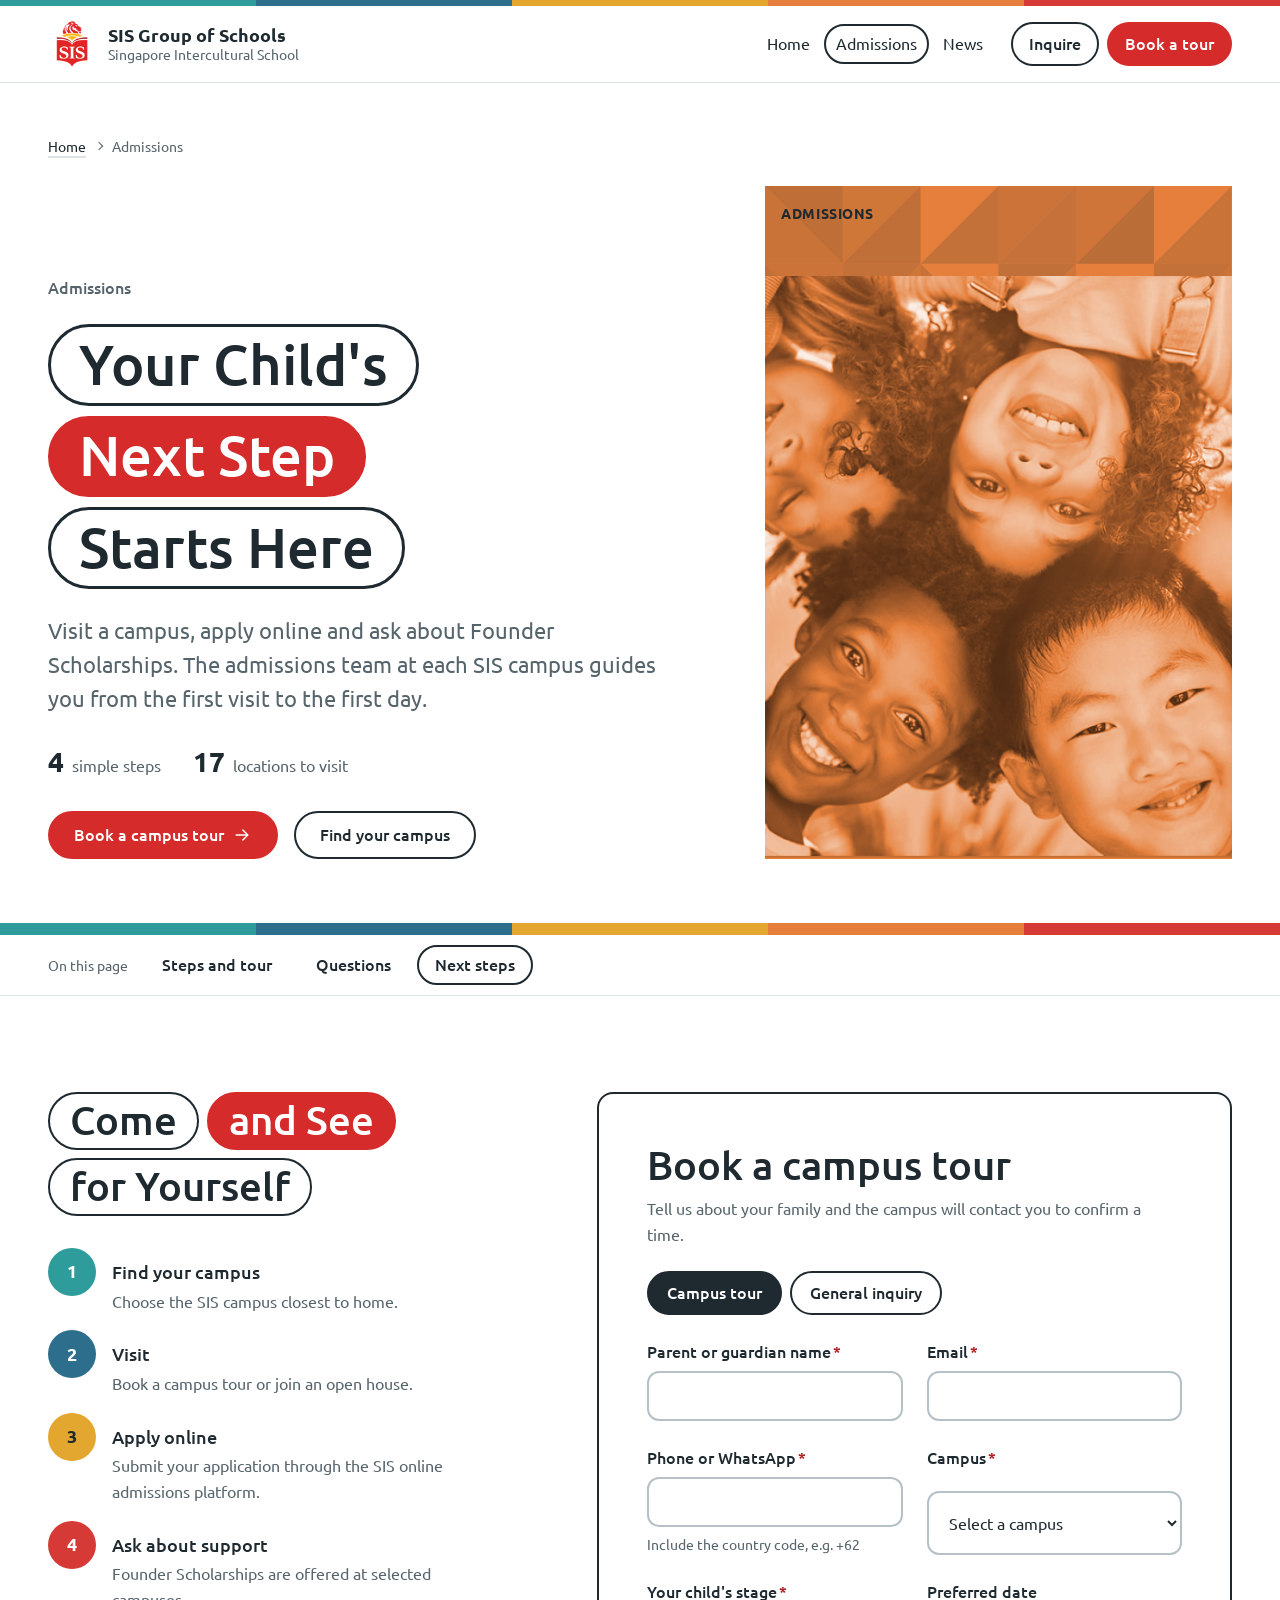
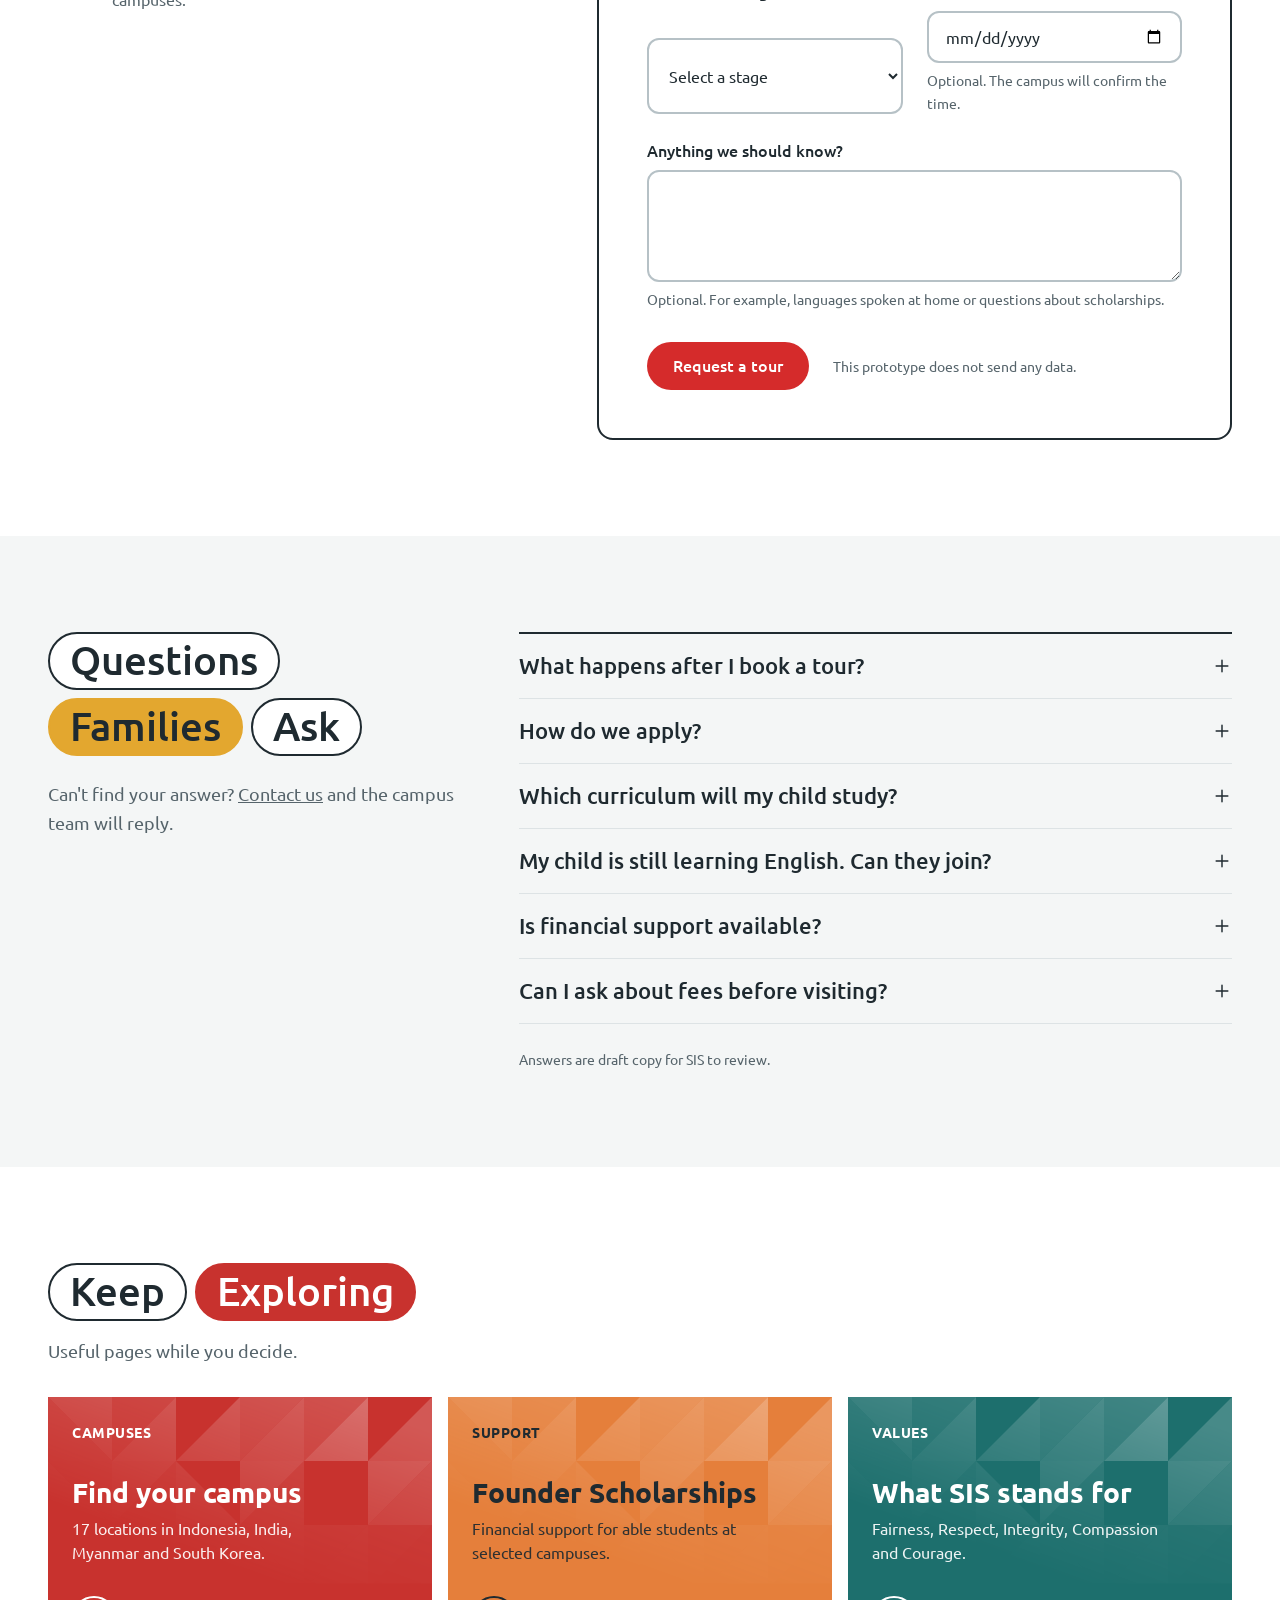
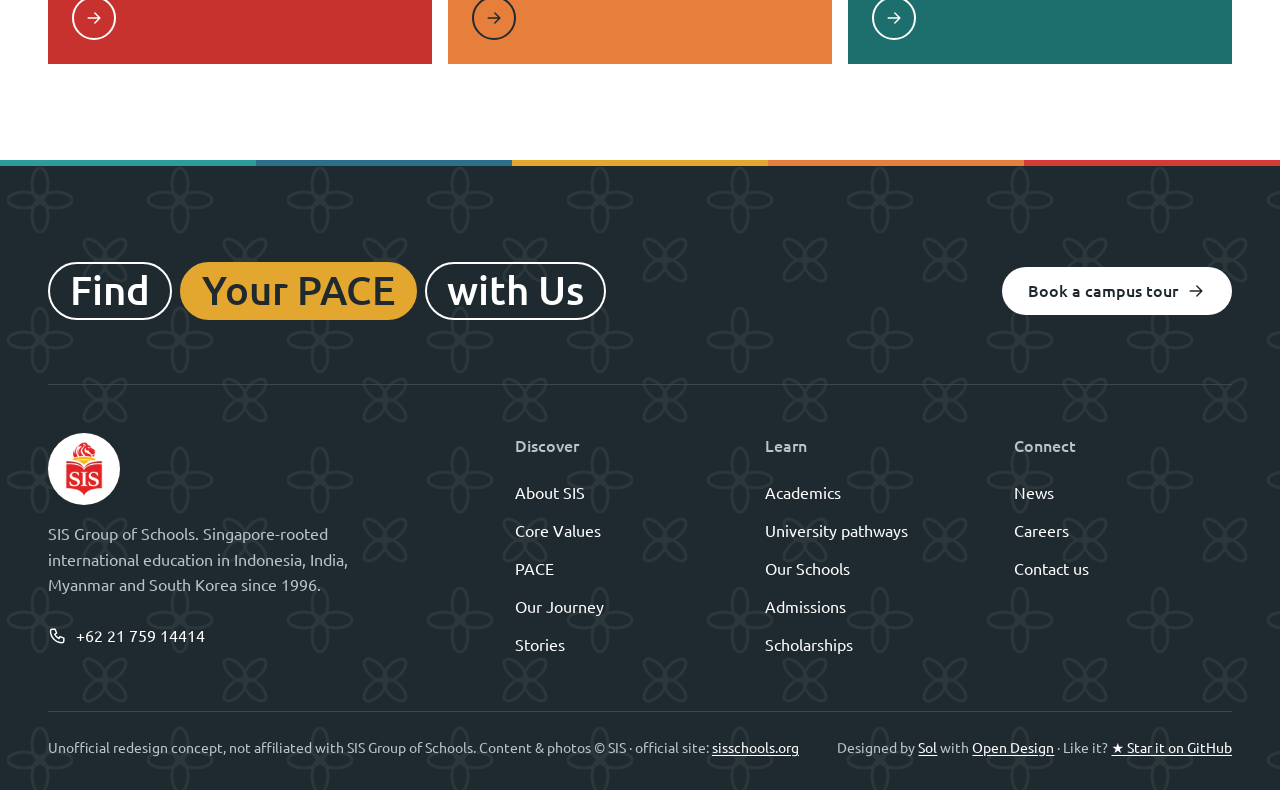
==== commit 6ef66ee5: "Add before/after comparison, Chinese README, designer credit Co-Authored-By: Claude Opus 5.5 (1M con" ====
--- a/admissions.html
+++ b/admissions.html
@@ -325,7 +325,7 @@
       <div><h4>Learn</h4><ul><li><a href="index.html#academics">Academics</a></li><li><a href="index.html#university">University pathways</a></li><li><a href="index.html#campuses">Our Schools</a></li><li><a href="admissions.html">Admissions</a></li><li><a href="scholarships.html">Scholarships</a></li></ul></div>
       <div><h4>Connect</h4><ul><li><a href="news.html">News</a></li><li><a href="careers.html">Careers</a></li><li><a href="contact.html">Contact us</a></li></ul></div>
     </div>
-    <div class="legal"><span>Unofficial redesign concept, not affiliated with SIS Group of Schools. Content &amp; photos © SIS · official site: <a href="https://sisschools.org/">sisschools.org</a></span><span>Designed with <a href="https://github.com/nexu-io/open-design">Open Design</a> · <a href="https://github.com/sol1560/sis-website-redesign">Source</a></span></div>
+    <div class="legal"><span>Unofficial redesign concept, not affiliated with SIS Group of Schools. Content &amp; photos © SIS · official site: <a href="https://sisschools.org/">sisschools.org</a></span><span>Designed by <a href="https://github.com/sol1560">Sol</a> with <a href="https://github.com/nexu-io/open-design">Open Design</a> · Like it? <a href="https://github.com/sol1560/sis-website-redesign">★ Star it on GitHub</a></span></div>
   </div>
 </footer>
 
